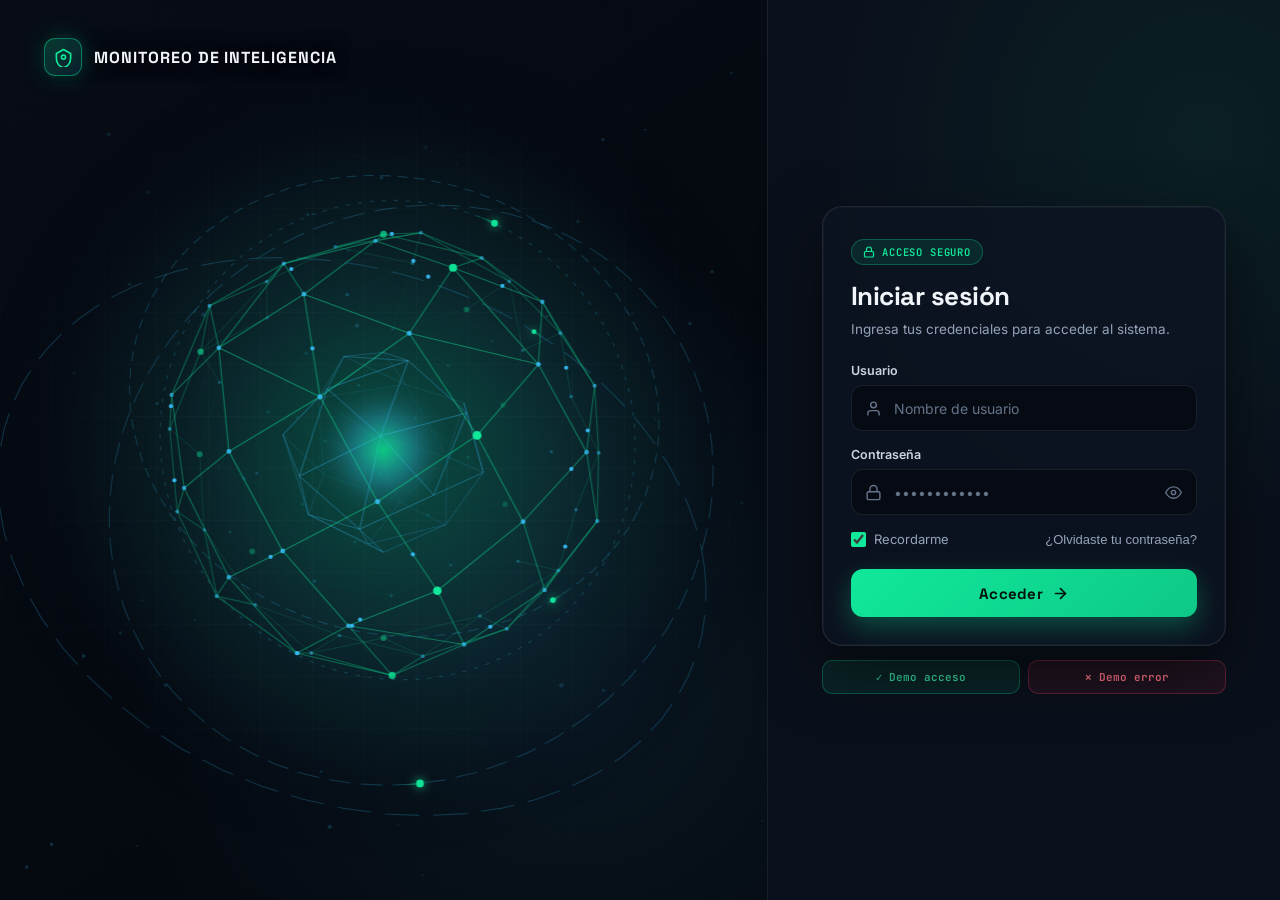
==== index.html @ 571b0d76 "feat: login split-screen con animacion 3D interactiva y destello solar dorado" ====
﻿<!DOCTYPE html>
<html lang="es">
<head>
  <meta charset="UTF-8" />
  <meta name="viewport" content="width=device-width, initial-scale=1.0" />
  <title>Acceso Seguro — Monitoreo de Inteligencia</title>
  <link rel="preconnect" href="https://fonts.googleapis.com" />
  <link rel="preconnect" href="https://fonts.gstatic.com" crossorigin />
  <link href="https://fonts.googleapis.com/css2?family=Inter:wght@400;500;600;700&family=JetBrains+Mono:wght@400;500;600;700&family=Space+Grotesk:wght@500;600;700&display=swap" rel="stylesheet" />
  <style>
    :root {
      --accent: #10e89a;
      --accent-rgb: 16, 232, 154;
      --accent-2: #38bdf8;
      --accent-2-rgb: 56, 189, 248;
      --warn: #fbbf24;
      --bg-page: #05080f;
      --bg-stage: #070c15;
      --bg-panel: #0a101b;
      --bg-card: rgba(13, 20, 33, 0.82);
      --bg-input: rgba(6, 10, 18, 0.9);
      --border: rgba(148, 163, 184, 0.14);
      --border-strong: rgba(148, 163, 184, 0.26);
      --text-main: #f1f5f9;
      --text-soft: #94a3b8;
      --text-dim: #64748b;
      --radius-lg: 20px;
      --radius-md: 12px;
    }

    body.state-success {
      --accent: #f5c542;
      --accent-rgb: 245, 197, 66;
      --accent-2: #fde078;
      --accent-2-rgb: 253, 224, 120;
      --bg-page: #0c0904;
      --bg-stage: #140f06;
      --bg-panel: #151007;
    }

    body.state-error {
      --accent: #f43f5e;
      --accent-rgb: 244, 63, 94;
      --accent-2: #fb7185;
      --accent-2-rgb: 251, 113, 133;
      --bg-page: #10060a;
      --bg-stage: #17080e;
      --bg-panel: #18080e;
    }

    * {
      box-sizing: border-box;
      margin: 0;
      padding: 0;
    }

    html, body {
      width: 100%;
      min-height: 100dvh;
      background: var(--bg-page);
      color: var(--text-main);
      font-family: 'Inter', system-ui, -apple-system, sans-serif;
      -webkit-font-smoothing: antialiased;
      overflow-x: hidden;
      transition: background-color 0.55s ease;
    }

    /* ============================================================
       SPLIT LAYOUT (LEFT: PURE 3D ANIMATION | RIGHT: CLEAN LOGIN)
    ============================================================ */
    .split-shell {
      display: grid;
      grid-template-columns: minmax(0, 1.2fr) minmax(420px, 0.8fr);
      min-height: 100dvh;
      width: 100%;
    }

    /* ---------------- LEFT VISUAL STAGE ---------------- */
    .visual-stage {
      position: relative;
      background:
        radial-gradient(circle at 50% 50%, rgba(var(--accent-rgb), 0.13) 0%, transparent 56%),
        radial-gradient(circle at 76% 78%, rgba(var(--accent-2-rgb), 0.08) 0%, transparent 50%),
        linear-gradient(145deg, var(--bg-stage) 0%, #04070d 100%);
      border-right: 1px solid var(--border);
      overflow: hidden;
      isolation: isolate;
      cursor: grab;
      user-select: none;
      transition: background 0.6s ease, border-color 0.45s ease;
    }

    .visual-stage.dragging {
      cursor: grabbing;
    }

    body.state-error .visual-stage {
      border-right-color: rgba(244, 63, 94, 0.3);
    }

    .visual-stage::before {
      content: "";
      position: absolute;
      inset: 0;
      background-image:
        linear-gradient(rgba(148, 163, 184, 0.04) 1px, transparent 1px),
        linear-gradient(90deg, rgba(148, 163, 184, 0.04) 1px, transparent 1px);
      background-size: 52px 52px;
      mask-image: radial-gradient(circle at 50% 50%, black 28%, transparent 88%);
      -webkit-mask-image: radial-gradient(circle at 50% 50%, black 28%, transparent 88%);
      pointer-events: none;
      z-index: 0;
    }

    #core-canvas {
      position: absolute;
      inset: 0;
      width: 100%;
      height: 100%;
      z-index: 1;
      display: block;
      touch-action: none;
    }

    /* Only visible UI element on the left stage */
    .brand-mark {
      position: absolute;
      top: 30px;
      left: 36px;
      z-index: 2;
      display: inline-flex;
      align-items: center;
      gap: 12px;
      pointer-events: none;
      padding: 8px 14px 8px 8px;
      border-radius: 14px;
      background: rgba(6, 10, 18, 0.45);
      backdrop-filter: blur(8px);
    }

    .brand-emblem {
      width: 38px;
      height: 38px;
      border-radius: 11px;
      background: linear-gradient(135deg, rgba(var(--accent-rgb), 0.22), rgba(var(--accent-2-rgb), 0.12));
      border: 1px solid rgba(var(--accent-rgb), 0.42);
      display: grid;
      place-items: center;
      color: var(--accent);
      box-shadow: 0 0 22px rgba(var(--accent-rgb), 0.24);
      transition: all 0.4s ease;
    }

    .brand-name {
      font-family: 'Space Grotesk', sans-serif;
      font-size: 16px;
      font-weight: 700;
      letter-spacing: 0.06em;
      color: var(--text-main);
      text-transform: uppercase;
      text-shadow: 0 2px 14px rgba(0, 0, 0, 0.7);
    }

    /* ---------------- RIGHT LOGIN PANEL ---------------- */
    .auth-panel {
      position: relative;
      background:
        radial-gradient(circle at 85% 15%, rgba(var(--accent-rgb), 0.07) 0%, transparent 45%),
        var(--bg-panel);
      display: flex;
      align-items: center;
      justify-content: center;
      padding: 32px 36px;
      transition: background 0.55s ease;
    }

    .auth-main {
      width: 100%;
      max-width: 404px;
    }

    .auth-card {
      background: var(--bg-card);
      border: 1px solid var(--border);
      border-radius: var(--radius-lg);
      padding: 32px 28px 28px;
      backdrop-filter: blur(18px);
      box-shadow:
        0 24px 60px rgba(0, 0, 0, 0.52),
        0 0 0 1px rgba(255, 255, 255, 0.03) inset;
      transition: border-color 0.4s ease, box-shadow 0.4s ease;
    }

    body.state-success .auth-card {
      position: relative;
      overflow: hidden;
      border-color: rgba(245, 197, 66, 0.48);
      box-shadow: 0 24px 60px rgba(0, 0, 0, 0.54), 0 0 56px rgba(245, 197, 66, 0.24);
    }

    body.state-success .auth-card::after {
      content: "";
      position: absolute;
      inset: -40%;
      background: linear-gradient(
        112deg,
        transparent 38%,
        rgba(255, 245, 195, 0.24) 49%,
        rgba(245, 197, 66, 0.12) 54%,
        transparent 64%
      );
      transform: translateX(-120%);
      animation: goldCardSheen 1.25s cubic-bezier(0.22, 1, 0.36, 1) forwards;
      pointer-events: none;
    }

    @keyframes goldCardSheen {
      0% { transform: translateX(-115%); opacity: 0.9; }
      100% { transform: translateX(125%); opacity: 0; }
    }

    /* Fullscreen Solar Flash Overlay on Login Success */
    .sun-flash-overlay {
      position: fixed;
      inset: 0;
      z-index: 35;
      pointer-events: none;
      opacity: 0;
      background:
        radial-gradient(circle at 30% 50%, rgba(255, 250, 220, 0.92) 0%, rgba(245, 197, 66, 0.46) 28%, rgba(217, 119, 6, 0.12) 58%, transparent 78%);
    }

    .sun-flash-overlay.flash-active {
      animation: solarBloomFlash 1.35s cubic-bezier(0.16, 1, 0.3, 1) forwards;
    }

    @keyframes solarBloomFlash {
      0% { opacity: 0; transform: scale(0.86); }
      14% { opacity: 0.78; transform: scale(1.03); }
      45% { opacity: 0.32; transform: scale(1.08); }
      100% { opacity: 0; transform: scale(1.14); }
    }

    body.state-error .auth-card {
      border-color: rgba(244, 63, 94, 0.45);
      box-shadow: 0 24px 60px rgba(0, 0, 0, 0.55), 0 0 42px rgba(244, 63, 94, 0.18);
    }

    .auth-card.shake {
      animation: cardShake 0.44s cubic-bezier(.36, .07, .19, .97) both;
    }

    @keyframes cardShake {
      10%, 90% { transform: translate3d(-3px, 0, 0); }
      20%, 80% { transform: translate3d(5px, 0, 0); }
      30%, 50%, 70% { transform: translate3d(-6px, 0, 0); }
      40%, 60% { transform: translate3d(6px, 0, 0); }
    }

    .auth-header {
      margin-bottom: 24px;
    }

    .security-badge {
      display: inline-flex;
      align-items: center;
      gap: 7px;
      padding: 5px 11px;
      border-radius: 999px;
      background: rgba(var(--accent-rgb), 0.1);
      border: 1px solid rgba(var(--accent-rgb), 0.28);
      color: var(--accent);
      font-family: 'JetBrains Mono', monospace;
      font-size: 10.5px;
      font-weight: 600;
      letter-spacing: 0.08em;
      text-transform: uppercase;
      margin-bottom: 14px;
    }

    .auth-title {
      font-family: 'Space Grotesk', sans-serif;
      font-size: 26px;
      font-weight: 700;
      letter-spacing: -0.02em;
      color: var(--text-main);
      margin-bottom: 6px;
    }

    .auth-subtitle {
      font-size: 13.5px;
      color: var(--text-soft);
      line-height: 1.5;
    }

    /* Form Controls */
    .field {
      margin-bottom: 16px;
    }

    .field-header {
      display: flex;
      justify-content: space-between;
      align-items: center;
      margin-bottom: 7px;
    }

    .field-label {
      font-size: 12.5px;
      font-weight: 600;
      color: #cbd5e1;
    }

    .caps-hint {
      font-family: 'JetBrains Mono', monospace;
      font-size: 10px;
      color: var(--warn);
      display: none;
    }

    .caps-hint.visible {
      display: inline-block;
    }

    .input-box {
      position: relative;
      display: flex;
      align-items: center;
    }

    .input-icon {
      position: absolute;
      left: 14px;
      width: 17px;
      height: 17px;
      color: var(--text-dim);
      pointer-events: none;
      transition: color 0.2s ease;
    }

    .text-input {
      width: 100%;
      height: 46px;
      padding: 0 42px 0 42px;
      border-radius: var(--radius-md);
      border: 1px solid var(--border);
      background: var(--bg-input);
      color: var(--text-main);
      font-family: 'Inter', sans-serif;
      font-size: 14px;
      outline: none;
      transition: border-color 0.2s ease, box-shadow 0.2s ease, background-color 0.2s ease;
    }

    .text-input::placeholder {
      color: var(--text-dim);
    }

    .text-input:hover {
      border-color: var(--border-strong);
    }

    .text-input:focus {
      border-color: rgba(var(--accent-rgb), 0.78);
      background: rgba(8, 14, 24, 0.96);
      box-shadow: 0 0 0 3.5px rgba(var(--accent-rgb), 0.14);
    }

    .text-input[aria-invalid="true"] {
      border-color: rgba(244, 63, 94, 0.75);
      box-shadow: 0 0 0 3px rgba(244, 63, 94, 0.14);
    }

    .input-box:focus-within .input-icon {
      color: var(--accent);
    }

    .field-error {
      display: none;
      margin-top: 6px;
      font-size: 11.5px;
      color: #fda4af;
      font-family: 'JetBrains Mono', monospace;
    }

    .field-error.visible {
      display: block;
    }

    .toggle-pass {
      position: absolute;
      right: 8px;
      width: 32px;
      height: 32px;
      border-radius: 8px;
      border: none;
      background: transparent;
      color: var(--text-dim);
      cursor: pointer;
      display: grid;
      place-items: center;
      transition: color 0.2s ease, background-color 0.2s ease;
    }

    .toggle-pass:hover,
    .toggle-pass:focus-visible {
      color: var(--text-main);
      background: rgba(255, 255, 255, 0.08);
      outline: none;
    }

    .form-row {
      display: flex;
      align-items: center;
      justify-content: space-between;
      gap: 10px;
      margin: 4px 0 22px;
      font-size: 13px;
    }

    .remember-check {
      display: inline-flex;
      align-items: center;
      gap: 8px;
      color: var(--text-soft);
      cursor: pointer;
      user-select: none;
    }

    .remember-check input {
      accent-color: var(--accent);
      width: 15px;
      height: 15px;
      cursor: pointer;
    }

    .text-link {
      background: none;
      border: none;
      color: var(--text-soft);
      font-size: 13px;
      font-weight: 500;
      cursor: pointer;
      transition: color 0.2s ease;
    }

    .text-link:hover,
    .text-link:focus-visible {
      color: var(--accent);
      outline: none;
      text-decoration: underline;
    }

    .btn-primary {
      width: 100%;
      height: 48px;
      border: none;
      border-radius: var(--radius-md);
      background: linear-gradient(135deg, var(--accent) 0%, #0ec986 100%);
      color: #03130d;
      font-family: 'Space Grotesk', sans-serif;
      font-size: 15px;
      font-weight: 700;
      letter-spacing: 0.02em;
      cursor: pointer;
      display: inline-flex;
      align-items: center;
      justify-content: center;
      gap: 9px;
      box-shadow: 0 10px 26px rgba(var(--accent-rgb), 0.28);
      transition: transform 0.16s ease, box-shadow 0.2s ease, filter 0.2s ease;
    }

    .btn-primary:hover:not(:disabled) {
      transform: translateY(-1px);
      filter: brightness(1.06);
      box-shadow: 0 14px 32px rgba(var(--accent-rgb), 0.38);
    }

    .btn-primary:active:not(:disabled) {
      transform: translateY(1px);
    }

    .btn-primary:disabled {
      opacity: 0.52;
      cursor: not-allowed;
      transform: none;
    }

    body.state-success .btn-primary {
      background: linear-gradient(135deg, #f7d060 0%, #d99b1e 100%);
      color: #1a1102;
    }

    body.state-error .btn-primary {
      background: linear-gradient(135deg, #f43f5e 0%, #e11d48 100%);
      color: #ffffff;
    }

    .btn-ghost {
      width: 100%;
      height: 44px;
      border-radius: var(--radius-md);
      border: 1px solid var(--border-strong);
      background: rgba(255, 255, 255, 0.03);
      color: var(--text-main);
      font-family: 'Space Grotesk', sans-serif;
      font-size: 14px;
      font-weight: 600;
      cursor: pointer;
      display: inline-flex;
      align-items: center;
      justify-content: center;
      gap: 8px;
      transition: all 0.2s ease;
    }

    .btn-ghost:hover:not(:disabled) {
      border-color: rgba(var(--accent-rgb), 0.55);
      background: rgba(var(--accent-rgb), 0.08);
      color: var(--accent);
    }

    /* Views */
    .panel-view {
      display: none;
      animation: viewIn 0.28s ease forwards;
    }

    .panel-view.active {
      display: block;
    }

    @keyframes viewIn {
      from { opacity: 0; transform: translateY(6px); }
      to { opacity: 1; transform: translateY(0); }
    }

    /* OTP View */
    .otp-demo-hint {
      display: flex;
      align-items: center;
      justify-content: space-between;
      gap: 10px;
      padding: 9px 12px;
      border-radius: 10px;
      background: rgba(var(--accent-2-rgb), 0.09);
      border: 1px solid rgba(var(--accent-2-rgb), 0.28);
      font-family: 'JetBrains Mono', monospace;
      font-size: 11px;
      color: #bae6fd;
      margin-bottom: 16px;
    }

    .otp-demo-hint strong {
      color: #ffffff;
      letter-spacing: 0.14em;
    }

    .otp-autofill-btn {
      background: rgba(var(--accent-2-rgb), 0.18);
      border: 1px solid rgba(var(--accent-2-rgb), 0.42);
      color: #e0f2fe;
      padding: 4px 8px;
      border-radius: 6px;
      font-family: 'JetBrains Mono', monospace;
      font-size: 10px;
      cursor: pointer;
    }

    .otp-input {
      width: 100%;
      height: 52px;
      text-align: center;
      font-family: 'JetBrains Mono', monospace;
      font-size: 22px;
      font-weight: 700;
      letter-spacing: 0.42em;
      padding: 0 14px;
      border-radius: var(--radius-md);
      border: 1px solid var(--border-strong);
      background: var(--bg-input);
      color: var(--text-main);
      outline: none;
      transition: border-color 0.2s ease, box-shadow 0.2s ease;
    }

    .otp-input:focus {
      border-color: rgba(var(--accent-rgb), 0.85);
      box-shadow: 0 0 0 3.5px rgba(var(--accent-rgb), 0.16);
    }

    .otp-actions {
      display: flex;
      justify-content: space-between;
      align-items: center;
      margin: 12px 0 18px;
      font-size: 12px;
    }

    /* Loading View */
    .loading-box {
      text-align: center;
      padding: 18px 4px 10px;
    }

    .spinner-orbit {
      width: 64px;
      height: 64px;
      margin: 0 auto 18px;
      border-radius: 50%;
      border: 2.5px solid rgba(var(--accent-rgb), 0.16);
      border-top-color: var(--accent);
      border-right-color: var(--accent-2);
      display: grid;
      place-items: center;
      animation: spin 0.9s linear infinite;
      box-shadow: 0 0 28px rgba(var(--accent-rgb), 0.24);
    }

    .spinner-orbit svg {
      animation: spinReverse 0.9s linear infinite;
    }

    @keyframes spin { to { transform: rotate(360deg); } }
    @keyframes spinReverse { to { transform: rotate(-360deg); } }

    .progress-bar {
      width: 100%;
      height: 6px;
      border-radius: 999px;
      background: rgba(255, 255, 255, 0.06);
      overflow: hidden;
      margin-top: 18px;
    }

    .progress-fill {
      height: 100%;
      width: 0%;
      background: linear-gradient(90deg, var(--accent-2), var(--accent));
      transition: width 0.16s ease;
    }

    /* Result Views */
    .result-box {
      text-align: center;
      padding: 6px 0;
    }

    .status-icon-wrap {
      width: 62px;
      height: 62px;
      border-radius: 17px;
      margin: 0 auto 16px;
      display: grid;
      place-items: center;
      background: rgba(var(--accent-rgb), 0.14);
      border: 1px solid rgba(var(--accent-rgb), 0.42);
      color: var(--accent);
      box-shadow: 0 0 32px rgba(var(--accent-rgb), 0.24);
    }

    .result-title {
      font-family: 'Space Grotesk', sans-serif;
      font-size: 22px;
      font-weight: 700;
      color: var(--text-main);
      margin-bottom: 8px;
    }

    .result-desc {
      font-size: 13.5px;
      color: var(--text-soft);
      line-height: 1.5;
      margin-bottom: 20px;
    }

    .btn-stack {
      display: grid;
      gap: 10px;
    }

    /* Subtle Demo Triggers */
    .demo-strip {
      margin-top: 14px;
      display: grid;
      grid-template-columns: 1fr 1fr;
      gap: 8px;
    }

    .demo-btn {
      padding: 9px 10px;
      border-radius: 10px;
      font-family: 'JetBrains Mono', monospace;
      font-size: 11px;
      font-weight: 600;
      cursor: pointer;
      border: 1px solid transparent;
      transition: all 0.2s ease;
    }

    .demo-btn.ok {
      background: rgba(16, 232, 154, 0.09);
      border-color: rgba(16, 232, 154, 0.28);
      color: #34d399;
    }

    .demo-btn.ok:hover {
      background: rgba(16, 232, 154, 0.18);
    }

    .demo-btn.fail {
      background: rgba(244, 63, 94, 0.09);
      border-color: rgba(244, 63, 94, 0.3);
      color: #fb7185;
    }

    .demo-btn.fail:hover {
      background: rgba(244, 63, 94, 0.18);
    }

    /* Modals */
    .modal-backdrop {
      position: fixed;
      inset: 0;
      z-index: 40;
      background: rgba(3, 6, 12, 0.82);
      backdrop-filter: blur(10px);
      display: none;
      align-items: center;
      justify-content: center;
      padding: 20px;
    }

    .modal-backdrop.open {
      display: flex;
      animation: viewIn 0.2s ease;
    }

    .modal-card {
      width: 100%;
      max-width: 420px;
      max-height: calc(100dvh - 40px);
      overflow-y: auto;
      background: #0d1523;
      border: 1px solid rgba(var(--accent-rgb), 0.35);
      border-radius: 18px;
      padding: 24px;
      box-shadow: 0 28px 70px rgba(0, 0, 0, 0.72);
    }

    .modal-head {
      display: flex;
      align-items: center;
      justify-content: space-between;
      margin-bottom: 12px;
    }

    .modal-title {
      font-family: 'Space Grotesk', sans-serif;
      font-size: 18px;
      font-weight: 700;
      color: var(--text-main);
    }

    .modal-close {
      width: 32px;
      height: 32px;
      border-radius: 9px;
      border: 1px solid var(--border);
      background: rgba(255, 255, 255, 0.04);
      color: var(--text-soft);
      cursor: pointer;
      font-size: 15px;
      display: grid;
      place-items: center;
    }

    .modal-close:hover,
    .modal-close:focus-visible {
      color: var(--accent);
      border-color: rgba(var(--accent-rgb), 0.5);
      outline: none;
    }

    /* Toast */
    .toast {
      position: fixed;
      bottom: 20px;
      right: 22px;
      z-index: 50;
      background: #0f172a;
      border: 1px solid rgba(var(--accent-rgb), 0.5);
      color: var(--text-main);
      padding: 11px 16px;
      border-radius: 12px;
      font-family: 'JetBrains Mono', monospace;
      font-size: 12px;
      box-shadow: 0 16px 36px rgba(0, 0, 0, 0.6);
      transform: translateY(20px);
      opacity: 0;
      pointer-events: none;
      transition: transform 0.25s ease, opacity 0.25s ease;
    }

    .toast.show {
      transform: translateY(0);
      opacity: 1;
    }

    /* Responsive */
    @media (max-width: 960px) {
      .split-shell {
        grid-template-columns: 1fr;
        min-height: auto;
      }
      .visual-stage {
        min-height: 360px;
        border-right: none;
        border-bottom: 1px solid var(--border);
      }
      .brand-mark {
        top: 20px;
        left: 20px;
      }
      .auth-panel {
        padding: 28px 20px 34px;
      }
    }

    @media (max-width: 520px) {
      .visual-stage {
        min-height: 300px;
      }
      .auth-card {
        padding: 24px 20px;
      }
      .demo-strip {
        grid-template-columns: 1fr;
      }
      .toast {
        left: 16px;
        right: 16px;
        bottom: 14px;
      }
    }

    @media (prefers-reduced-motion: reduce) {
      *, *::before, *::after {
        animation-duration: 0.01ms !important;
        animation-iteration-count: 1 !important;
        transition-duration: 0.01ms !important;
      }
    }
  </style>
</head>
<body>
  <div class="sun-flash-overlay" id="sun-flash-overlay" aria-hidden="true"></div>
  <div class="split-shell">
    <!-- ============================================================
         LEFT SIDE: PURE INTERACTIVE 3D ANIMATION + BRAND TITLE ONLY
    ============================================================ -->
    <aside class="visual-stage" id="visual-stage" aria-label="Animación 3D interactiva de Monitoreo de Inteligencia">
      <canvas id="core-canvas"></canvas>

      <div class="brand-mark">
        <div class="brand-emblem" aria-hidden="true">
          <svg width="19" height="19" viewBox="0 0 24 24" fill="none" stroke="currentColor" stroke-width="2.1" stroke-linecap="round" stroke-linejoin="round">
            <path d="M12 2L3 7v6c0 5.5 3.8 10.4 9 12 5.2-1.6 9-6.5 9-12V7l-9-5z"/>
            <circle cx="12" cy="11.5" r="2.6"/>
          </svg>
        </div>
        <span class="brand-name">Monitoreo de Inteligencia</span>
      </div>
    </aside>

    <!-- ============================================================
         RIGHT SIDE: CLEAN MINIMALIST LOGIN
    ============================================================ -->
    <main class="auth-panel">
      <section class="auth-main" aria-label="Inicio de sesión">
        <div class="auth-card" id="auth-card">

          <!-- VIEW 1: LOGIN FORM -->
          <div class="panel-view active" id="view-login">
            <div class="auth-header">
              <div class="security-badge">
                <svg width="12" height="12" viewBox="0 0 24 24" fill="none" stroke="currentColor" stroke-width="2.4" aria-hidden="true">
                  <rect x="3" y="11" width="18" height="11" rx="2"/>
                  <path d="M7 11V7a5 5 0 0 1 10 0v4"/>
                </svg>
                <span>Acceso Seguro</span>
              </div>
              <h1 class="auth-title">Iniciar sesión</h1>
              <p class="auth-subtitle">Ingresa tus credenciales para acceder al sistema.</p>
            </div>

            <form id="login-form" novalidate>
              <div class="field">
                <div class="field-header">
                  <label class="field-label" for="input-user">Usuario</label>
                </div>
                <div class="input-box">
                  <svg class="input-icon" viewBox="0 0 24 24" fill="none" stroke="currentColor" stroke-width="2" stroke-linecap="round" stroke-linejoin="round" aria-hidden="true">
                    <path d="M20 21v-2a4 4 0 0 0-4-4H8a4 4 0 0 0-4 4v2"/>
                    <circle cx="12" cy="7" r="4"/>
                  </svg>
                  <input
                    type="text"
                    id="input-user"
                    class="text-input"
                    placeholder="Nombre de usuario"
                    autocomplete="username"
                    aria-describedby="err-user"
                    aria-invalid="false"
                    required
                  />
                </div>
                <p class="field-error" id="err-user" role="alert"></p>
              </div>

              <div class="field">
                <div class="field-header">
                  <label class="field-label" for="input-pass">Contraseña</label>
                  <span class="caps-hint" id="caps-hint" role="status">BLOQ MAYÚS</span>
                </div>
                <div class="input-box">
                  <svg class="input-icon" viewBox="0 0 24 24" fill="none" stroke="currentColor" stroke-width="2" stroke-linecap="round" stroke-linejoin="round" aria-hidden="true">
                    <rect x="3" y="11" width="18" height="11" rx="2"/>
                    <path d="M7 11V7a5 5 0 0 1 10 0v4"/>
                  </svg>
                  <input
                    type="password"
                    id="input-pass"
                    class="text-input"
                    placeholder="••••••••••••"
                    autocomplete="current-password"
                    aria-describedby="err-pass"
                    aria-invalid="false"
                    required
                  />
                  <button type="button" class="toggle-pass" id="btn-toggle-pass" aria-label="Mostrar contraseña" aria-pressed="false">
                    <svg id="eye-icon" width="17" height="17" viewBox="0 0 24 24" fill="none" stroke="currentColor" stroke-width="2" stroke-linecap="round" stroke-linejoin="round" aria-hidden="true">
                      <path d="M1 12s4-8 11-8 11 8 11 8-4 8-11 8-11-8-11-8z"/>
                      <circle cx="12" cy="12" r="3"/>
                    </svg>
                  </button>
                </div>
                <p class="field-error" id="err-pass" role="alert"></p>
              </div>

              <div class="form-row">
                <label class="remember-check">
                  <input type="checkbox" id="chk-remember" checked />
                  <span>Recordarme</span>
                </label>
                <button type="button" class="text-link" id="btn-forgot">¿Olvidaste tu contraseña?</button>
              </div>

              <button type="submit" class="btn-primary" id="btn-submit">
                <span>Acceder</span>
                <svg width="17" height="17" viewBox="0 0 24 24" fill="none" stroke="currentColor" stroke-width="2.4" stroke-linecap="round" stroke-linejoin="round" aria-hidden="true">
                  <line x1="5" y1="12" x2="19" y2="12"/>
                  <polyline points="12 5 19 12 12 19"/>
                </svg>
              </button>
            </form>
          </div>

          <!-- VIEW 2: AUTHENTICATING -->
          <div class="panel-view" id="view-loading" aria-live="polite">
            <div class="loading-box">
              <div class="spinner-orbit" aria-hidden="true">
                <svg width="24" height="24" viewBox="0 0 24 24" fill="none" stroke="var(--accent)" stroke-width="2">
                  <path d="M12 22s8-4 8-10V5l-8-3-8 3v7c0 6 8 10 8 10z"/>
                </svg>
              </div>
              <h2 class="result-title">Verificando...</h2>
              <p class="result-desc" id="loading-step-text">Validando credenciales de acceso</p>
              <div class="progress-bar" role="progressbar" aria-valuemin="0" aria-valuemax="100" aria-valuenow="0" id="progress-bar">
                <div class="progress-fill" id="auth-progress"></div>
              </div>
            </div>
          </div>

          <!-- VIEW 3: 2FA OTP -->
          <div class="panel-view" id="view-otp" aria-live="polite">
            <div class="auth-header">
              <div class="security-badge">Verificación 2FA</div>
              <h2 class="auth-title">Código de seguridad</h2>
              <p class="auth-subtitle">Ingresa el código de 6 dígitos para <strong id="otp-user-label">admin</strong>.</p>
            </div>

            <div class="otp-demo-hint">
              <span>DEMO OTP: <strong id="otp-demo-code">482910</strong></span>
              <button type="button" class="otp-autofill-btn" id="btn-otp-fill">Autocompletar</button>
            </div>

            <form id="otp-form" novalidate>
              <div class="field">
                <label class="field-label" for="input-otp" style="display:block;margin-bottom:7px;">Código OTP</label>
                <input
                  type="text"
                  id="input-otp"
                  class="otp-input"
                  inputmode="numeric"
                  autocomplete="one-time-code"
                  maxlength="6"
                  placeholder="000000"
                  aria-describedby="err-otp"
                  aria-invalid="false"
                  required
                />
                <p class="field-error" id="err-otp" role="alert"></p>
              </div>

              <div class="otp-actions">
                <button type="button" class="text-link" id="btn-otp-resend">Reenviar código</button>
                <button type="button" class="text-link" id="btn-otp-cancel">Volver</button>
              </div>

              <button type="submit" class="btn-primary">Verificar y entrar</button>
            </form>
          </div>

          <!-- VIEW 4: SUCCESS -->
          <div class="panel-view" id="view-success" aria-live="polite">
            <div class="result-box">
              <div class="status-icon-wrap" aria-hidden="true">
                <svg width="28" height="28" viewBox="0 0 24 24" fill="none" stroke="currentColor" stroke-width="2.6" stroke-linecap="round" stroke-linejoin="round">
                  <polyline points="20 6 9 17 4 12"/>
                </svg>
              </div>
              <div class="security-badge">Acceso concedido</div>
              <h2 class="result-title">Bienvenido, <span id="meta-user">Admin</span></h2>
              <p class="result-desc">Tu sesión ha sido verificada correctamente.</p>
              <div class="btn-stack">
                <button type="button" class="btn-primary" id="btn-logout">Cerrar sesión</button>
              </div>
            </div>
          </div>

          <!-- VIEW 5: ERROR -->
          <div class="panel-view" id="view-error" role="alert" aria-live="assertive">
            <div class="result-box">
              <div class="status-icon-wrap" aria-hidden="true">
                <svg width="28" height="28" viewBox="0 0 24 24" fill="none" stroke="currentColor" stroke-width="2.5" stroke-linecap="round" stroke-linejoin="round">
                  <circle cx="12" cy="12" r="10"/>
                  <line x1="15" y1="9" x2="9" y2="15"/>
                  <line x1="9" y1="9" x2="15" y2="15"/>
                </svg>
              </div>
              <div class="security-badge">Acceso denegado</div>
              <h2 class="result-title">Credenciales inválidas</h2>
              <p class="result-desc" id="error-detail-msg">Verifica tu usuario y contraseña e inténtalo de nuevo.</p>
              <div class="btn-stack">
                <button type="button" class="btn-primary" id="btn-retry">Reintentar</button>
              </div>
            </div>
          </div>
        </div>

        <!-- Compact Demo Triggers -->
        <div class="demo-strip" aria-label="Pruebas rápidas en modo demo">
          <button type="button" class="demo-btn ok" id="btn-demo-ok">✓ Demo acceso</button>
          <button type="button" class="demo-btn fail" id="btn-demo-fail">✕ Demo error</button>
        </div>
      </section>
    </main>
  </div>

  <!-- Password Recovery Modal -->
  <div class="modal-backdrop" id="modal-recovery" role="dialog" aria-modal="true" aria-labelledby="recovery-title" aria-hidden="true">
    <div class="modal-card">
      <div class="modal-head">
        <h3 class="modal-title" id="recovery-title">Recuperar acceso</h3>
        <button type="button" class="modal-close" data-close-modal="modal-recovery" aria-label="Cerrar ventana">✕</button>
      </div>
      <p style="font-size:13.5px;color:var(--text-soft);line-height:1.5;margin-bottom:16px;">
        Ingresa tu correo corporativo o usuario para recibir un enlace de recuperación.
      </p>
      <form id="recovery-form" novalidate>
        <div class="field">
          <label class="field-label" for="input-recovery-email" style="display:block;margin-bottom:7px;">Correo o usuario</label>
          <input type="text" id="input-recovery-email" class="text-input" style="padding-left:14px;" placeholder="operador@monitoreo.com" aria-describedby="err-recovery" required />
          <p class="field-error" id="err-recovery" role="alert"></p>
        </div>
        <button type="submit" class="btn-primary">Enviar solicitud</button>
      </form>
    </div>
  </div>

  <div class="toast" id="toast" role="status" aria-live="polite"></div>

  <script>
    (function () {
      'use strict';

      // ==========================================================
      // 1. STATE & DEMO ACCOUNTS
      // ==========================================================
      const DEMO_ACCOUNTS = {
        admin: ['Monitor2026!', 'Cyber2026!'],
        operador: ['Seguro2026!']
      };

      const state = {
        mode: 'normal', // 'normal' | 'loading' | 'otp' | 'success' | 'error'
        authInFlight: false,
        authTimer: null,
        failedAttempts: 0,
        lockoutRemaining: 0,
        lockoutTimer: null,
        pendingUser: '',
        activeOtp: '',
        otpAttempts: 0,
        otpResendCooldown: 0,
        otpCooldownTimer: null,
        typingBoost: 0,
        shockwave: 0,
        errorPulse: 0,
        sunFlash: 0
      };

      // ==========================================================
      // 2. DOM REFERENCES
      // ==========================================================
      const body = document.body;
      const authCard = document.getElementById('auth-card');
      const views = {
        login: document.getElementById('view-login'),
        loading: document.getElementById('view-loading'),
        otp: document.getElementById('view-otp'),
        success: document.getElementById('view-success'),
        error: document.getElementById('view-error')
      };

      const loginForm = document.getElementById('login-form');
      const inputUser = document.getElementById('input-user');
      const inputPass = document.getElementById('input-pass');
      const errUser = document.getElementById('err-user');
      const errPass = document.getElementById('err-pass');
      const capsHint = document.getElementById('caps-hint');
      const chkRemember = document.getElementById('chk-remember');
      const btnTogglePass = document.getElementById('btn-toggle-pass');
      const eyeIcon = document.getElementById('eye-icon');
      const btnSubmit = document.getElementById('btn-submit');
      const btnForgot = document.getElementById('btn-forgot');

      const otpForm = document.getElementById('otp-form');
      const inputOtp = document.getElementById('input-otp');
      const errOtp = document.getElementById('err-otp');
      const otpUserLabel = document.getElementById('otp-user-label');
      const otpDemoCode = document.getElementById('otp-demo-code');
      const btnOtpFill = document.getElementById('btn-otp-fill');
      const btnOtpResend = document.getElementById('btn-otp-resend');
      const btnOtpCancel = document.getElementById('btn-otp-cancel');

      const btnDemoOk = document.getElementById('btn-demo-ok');
      const btnDemoFail = document.getElementById('btn-demo-fail');
      const btnRetry = document.getElementById('btn-retry');
      const btnLogout = document.getElementById('btn-logout');

      const loadingStepText = document.getElementById('loading-step-text');
      const authProgress = document.getElementById('auth-progress');
      const progressBar = document.getElementById('progress-bar');
      const metaUser = document.getElementById('meta-user');
      const errorDetailMsg = document.getElementById('error-detail-msg');

      const modalRecovery = document.getElementById('modal-recovery');
      const recoveryForm = document.getElementById('recovery-form');
      const inputRecoveryEmail = document.getElementById('input-recovery-email');
      const errRecovery = document.getElementById('err-recovery');

      const toastEl = document.getElementById('toast');
      const sunFlashOverlay = document.getElementById('sun-flash-overlay');
      let toastTimer = null;

      // ==========================================================
      // 3. UI HELPERS
      // ==========================================================
      function showToast(message) {
        toastEl.textContent = message;
        toastEl.classList.add('show');
        clearTimeout(toastTimer);
        toastTimer = setTimeout(() => toastEl.classList.remove('show'), 2600);
      }

      function setFieldError(inputEl, errorEl, message) {
        if (message) {
          inputEl.setAttribute('aria-invalid', 'true');
          errorEl.textContent = message;
          errorEl.classList.add('visible');
        } else {
          inputEl.setAttribute('aria-invalid', 'false');
          errorEl.textContent = '';
          errorEl.classList.remove('visible');
        }
      }

      function switchView(name) {
        Object.values(views).forEach((v) => v.classList.remove('active'));
        views[name].classList.add('active');
      }

      function setThemeState(mode) {
        state.mode = mode;
        body.classList.remove('state-success', 'state-error');
        if (mode === 'success') body.classList.add('state-success');
        else if (mode === 'error') body.classList.add('state-error');
        requestStaticRedraw();
      }

      try {
        const savedUser = localStorage.getItem('monitor_login_user');
        if (savedUser) inputUser.value = savedUser;
      } catch (e) {}

      // ==========================================================
      // 4. ACCESSIBLE MODAL (ESC + FOCUS TRAP + RESTORE)
      // ==========================================================
      let activeModal = null;
      let lastTriggerEl = null;

      function getFocusable(container) {
        return Array.from(
          container.querySelectorAll('button:not([disabled]), input:not([disabled]), [tabindex]:not([tabindex="-1"])')
        );
      }

      function openModal(modalEl, triggerEl) {
        activeModal = modalEl;
        lastTriggerEl = triggerEl || document.activeElement;
        modalEl.classList.add('open');
        modalEl.setAttribute('aria-hidden', 'false');
        const focusables = getFocusable(modalEl);
        if (focusables.length) focusables[0].focus();
      }

      function closeModal(modalEl) {
        if (!modalEl) return;
        modalEl.classList.remove('open');
        modalEl.setAttribute('aria-hidden', 'true');
        if (activeModal === modalEl) activeModal = null;
        if (lastTriggerEl && typeof lastTriggerEl.focus === 'function') {
          lastTriggerEl.focus();
          lastTriggerEl = null;
        }
      }

      document.addEventListener('keydown', (e) => {
        if (!activeModal) return;
        if (e.key === 'Escape') {
          e.preventDefault();
          closeModal(activeModal);
          return;
        }
        if (e.key === 'Tab') {
          const focusables = getFocusable(activeModal);
          if (!focusables.length) return;
          const first = focusables[0];
          const last = focusables[focusables.length - 1];
          if (e.shiftKey && document.activeElement === first) {
            e.preventDefault();
            last.focus();
          } else if (!e.shiftKey && document.activeElement === last) {
            e.preventDefault();
            first.focus();
          }
        }
      });

      document.querySelectorAll('[data-close-modal]').forEach((btn) => {
        btn.addEventListener('click', () => closeModal(document.getElementById(btn.getAttribute('data-close-modal'))));
      });
      modalRecovery.addEventListener('click', (e) => {
        if (e.target === modalRecovery) closeModal(modalRecovery);
      });

      // ==========================================================
      // 5. AUTHENTICATION, 2FA OTP & LOCKOUT SYNC
      // ==========================================================
      function triggerShake() {
        authCard.classList.remove('shake');
        void authCard.offsetWidth;
        authCard.classList.add('shake');
      }

      function cancelInFlightAuth() {
        clearInterval(state.authTimer);
        state.authTimer = null;
        state.authInFlight = false;
        btnSubmit.disabled = false;
      }

      function clearLockoutState(resetAttempts) {
        clearInterval(state.lockoutTimer);
        state.lockoutTimer = null;
        state.lockoutRemaining = 0;
        if (resetAttempts) state.failedAttempts = 0;
        btnRetry.disabled = false;
        btnRetry.textContent = 'Reintentar';
      }

      function generateOtp() {
        return String(Math.floor(100000 + Math.random() * 900000));
      }

      function startOtpCooldown(seconds) {
        clearInterval(state.otpCooldownTimer);
        state.otpResendCooldown = seconds;
        btnOtpResend.disabled = true;
        btnOtpResend.textContent = `Reenviar (${seconds}s)`;

        state.otpCooldownTimer = setInterval(() => {
          state.otpResendCooldown -= 1;
          if (state.otpResendCooldown <= 0) {
            clearInterval(state.otpCooldownTimer);
            btnOtpResend.disabled = false;
            btnOtpResend.textContent = 'Reenviar código';
          } else {
            btnOtpResend.textContent = `Reenviar (${state.otpResendCooldown}s)`;
          }
        }, 1000);
      }

      function enterOtpStep(username) {
        state.pendingUser = username;
        state.otpAttempts = 0;
        state.activeOtp = generateOtp();
        otpUserLabel.textContent = username;
        otpDemoCode.textContent = state.activeOtp;
        inputOtp.value = '';
        setFieldError(inputOtp, errOtp, '');
        setThemeState('otp');
        switchView('otp');
        startOtpCooldown(15);
        inputOtp.focus();
      }

      function runAuthentication(username, password) {
        if (state.authInFlight) return;
        if (state.lockoutRemaining > 0) {
          showToast(`Bloqueo temporal (${state.lockoutRemaining}s).`);
          return;
        }

        const cleanUser = username.trim();
        setFieldError(inputUser, errUser, '');
        setFieldError(inputPass, errPass, '');

        let firstInvalid = null;
        if (!cleanUser) {
          setFieldError(inputUser, errUser, 'Ingresa tu usuario.');
          firstInvalid = inputUser;
        }
        if (!password) {
          setFieldError(inputPass, errPass, 'Ingresa tu contraseña.');
          if (!firstInvalid) firstInvalid = inputPass;
        }
        if (firstInvalid) {
          triggerShake();
          firstInvalid.focus();
          return;
        }

        state.authInFlight = true;
        btnSubmit.disabled = true;
        setThemeState('loading');
        switchView('loading');
        authProgress.style.width = '18%';
        progressBar.setAttribute('aria-valuenow', '18');
        loadingStepText.textContent = 'Validando credenciales...';

        const steps = [
          { pct: 55, msg: 'Verificando identidad...' },
          { pct: 92, msg: 'Preparando verificación 2FA...' }
        ];
        let idx = 0;
        clearInterval(state.authTimer);
        state.authTimer = setInterval(() => {
          if (idx < steps.length) {
            authProgress.style.width = steps[idx].pct + '%';
            progressBar.setAttribute('aria-valuenow', String(steps[idx].pct));
            loadingStepText.textContent = steps[idx].msg;
            idx++;
          } else {
            cancelInFlightAuth();
            evaluateCredentials(cleanUser, password);
          }
        }, 280);
      }

      function evaluateCredentials(user, pass) {
        const allowed = DEMO_ACCOUNTS[user.toLowerCase()];
        const isValid = Array.isArray(allowed) && allowed.includes(pass);

        if (isValid) {
          clearLockoutState(true);
          try {
            if (chkRemember.checked) localStorage.setItem('monitor_login_user', user);
            else localStorage.removeItem('monitor_login_user');
          } catch (e) {}
          enterOtpStep(user);
        } else {
          registerFailure('Contraseña');
        }
      }

      function registerFailure(method) {
        state.failedAttempts += 1;
        setThemeState('error');
        state.shockwave = 1;
        state.errorPulse = 1;
        switchView('error');
        triggerShake();

        if (state.failedAttempts >= 3) {
          startLockoutCountdown(10);
        } else {
          errorDetailMsg.textContent = `${method} incorrecta (${state.failedAttempts}/3 intentos).`;
          btnRetry.disabled = false;
          btnRetry.textContent = 'Reintentar';
        }
      }

      function startLockoutCountdown(seconds) {
        clearInterval(state.lockoutTimer);
        state.lockoutRemaining = seconds;
        btnRetry.disabled = true;
        errorDetailMsg.textContent = `Demasiados intentos fallidos. Espera ${seconds} segundos.`;
        btnRetry.textContent = `Espera ${seconds}s...`;

        state.lockoutTimer = setInterval(() => {
          state.lockoutRemaining -= 1;
          if (state.lockoutRemaining <= 0) {
            clearLockoutState(true);
            errorDetailMsg.textContent = 'Bloqueo liberado. Ya puedes intentar nuevamente.';
          } else {
            btnRetry.textContent = `Espera ${state.lockoutRemaining}s...`;
          }
        }, 1000);
      }

      function completeLoginSuccess() {
        clearInterval(state.otpCooldownTimer);
        setThemeState('success');
        if (!prefersReducedMotion) {
          state.shockwave = 1;
          state.sunFlash = 1;
          triggerSolarEntryBurst();
          spawnBurstPackets(24);
          sunFlashOverlay.classList.remove('flash-active');
          void sunFlashOverlay.offsetWidth;
          sunFlashOverlay.classList.add('flash-active');
        }
        metaUser.textContent = state.pendingUser;
        switchView('success');
      }

      function resetToLogin(resetAttempts) {
        cancelInFlightAuth();
        clearInterval(state.otpCooldownTimer);
        if (resetAttempts) clearLockoutState(true);
        state.sunFlash = 0;
        state.shockwave = 0;
        solarWaves.length = 0;
        solarSparks.length = 0;
        sunFlashOverlay.classList.remove('flash-active');
        setThemeState('normal');
        switchView('login');
        inputPass.value = '';
        setFieldError(inputUser, errUser, '');
        setFieldError(inputPass, errPass, '');
        inputPass.focus();
      }

      // ==========================================================
      // 6. FORM LISTENERS
      // ==========================================================
      loginForm.addEventListener('submit', (e) => {
        e.preventDefault();
        runAuthentication(inputUser.value, inputPass.value);
      });

      const onType = () => {
        state.typingBoost = Math.min(1, state.typingBoost + 0.36);
      };
      inputUser.addEventListener('input', () => { setFieldError(inputUser, errUser, ''); onType(); });
      inputPass.addEventListener('input', () => { setFieldError(inputPass, errPass, ''); onType(); });
      inputPass.addEventListener('keyup', (e) => {
        capsHint.classList.toggle('visible', Boolean(e.getModifierState && e.getModifierState('CapsLock')));
      });

      btnTogglePass.addEventListener('click', () => {
        const show = inputPass.type === 'password';
        inputPass.type = show ? 'text' : 'password';
        btnTogglePass.setAttribute('aria-pressed', String(show));
        btnTogglePass.setAttribute('aria-label', show ? 'Ocultar contraseña' : 'Mostrar contraseña');
        eyeIcon.innerHTML = show
          ? '<path d="M17.94 17.94A10.07 10.07 0 0 1 12 20c-7 0-11-8-11-8a18.45 18.45 0 0 1 5.06-5.94"/><path d="M9.9 4.24A9.12 9.12 0 0 1 12 4c7 0 11 8 11 8a18.5 18.5 0 0 1-2.16 3.19"/><line x1="1" y1="1" x2="23" y2="23"/>'
          : '<path d="M1 12s4-8 11-8 11 8 11 8-4 8-11 8-11-8-11-8z"/><circle cx="12" cy="12" r="3"/>';
      });

      inputOtp.addEventListener('input', () => {
        inputOtp.value = inputOtp.value.replace(/\D/g, '').slice(0, 6);
        setFieldError(inputOtp, errOtp, '');
        onType();
      });
      btnOtpFill.addEventListener('click', () => {
        inputOtp.value = state.activeOtp;
        setFieldError(inputOtp, errOtp, '');
        inputOtp.focus();
      });
      btnOtpResend.addEventListener('click', () => {
        if (state.otpResendCooldown > 0) return;
        state.activeOtp = generateOtp();
        otpDemoCode.textContent = state.activeOtp;
        startOtpCooldown(15);
        showToast('Nuevo código OTP generado.');
      });
      btnOtpCancel.addEventListener('click', () => resetToLogin(false));

      otpForm.addEventListener('submit', (e) => {
        e.preventDefault();
        const code = inputOtp.value.trim();
        if (!/^\d{6}$/.test(code)) {
          setFieldError(inputOtp, errOtp, 'Ingresa los 6 dígitos.');
          triggerShake();
          inputOtp.focus();
          return;
        }
        if (code === state.activeOtp) {
          completeLoginSuccess();
        } else {
          state.otpAttempts += 1;
          if (state.otpAttempts >= 3) {
            clearInterval(state.otpCooldownTimer);
            registerFailure('Código OTP');
          } else {
            setFieldError(inputOtp, errOtp, `Código inválido (${state.otpAttempts}/3).`);
            triggerShake();
          }
        }
      });

      btnDemoOk.addEventListener('click', () => {
        cancelInFlightAuth();
        clearLockoutState(true);
        inputUser.value = 'admin';
        inputPass.value = 'Monitor2026!';
        runAuthentication('admin', 'Monitor2026!');
      });

      btnDemoFail.addEventListener('click', () => {
        cancelInFlightAuth();
        clearLockoutState(false);
        inputUser.value = 'intruso_01';
        inputPass.value = 'clave_erronea';
        runAuthentication('intruso_01', 'clave_erronea');
      });

      btnRetry.addEventListener('click', () => {
        if (state.lockoutRemaining > 0) return;
        resetToLogin(false);
      });
      btnLogout.addEventListener('click', () => resetToLogin(true));
      btnForgot.addEventListener('click', () => {
        setFieldError(inputRecoveryEmail, errRecovery, '');
        openModal(modalRecovery, btnForgot);
      });

      recoveryForm.addEventListener('submit', (e) => {
        e.preventDefault();
        const target = inputRecoveryEmail.value.trim();
        if (!target) {
          setFieldError(inputRecoveryEmail, errRecovery, 'Ingresa un correo o usuario.');
          inputRecoveryEmail.focus();
          return;
        }
        closeModal(modalRecovery);
        inputRecoveryEmail.value = '';
        showToast(`Enlace de recuperación enviado a ${target}`);
      });

      // ==========================================================
      // 7. NEXT-LEVEL INTERACTIVE 3D ANIMATION ENGINE
      //    (Drag inertia, hover magnetic arcs, click bursts, wheel zoom,
      //     inner counter-rotating core, segmented holographic rings)
      // ==========================================================
      const stageEl = document.getElementById('visual-stage');
      const canvas = document.getElementById('core-canvas');
      const ctx = canvas.getContext('2d');

      const reducedMotionQuery = window.matchMedia('(prefers-reduced-motion: reduce)');
      let prefersReducedMotion = reducedMotionQuery.matches;
      let isPageVisible = !document.hidden;
      let isStageInView = true;
      let rafId = null;

      let cw = 0;
      let ch = 0;
      let dpr = 1;

      // Outer Fibonacci Geodesic Sphere
      const OUTER_COUNT = 78;
      const outerNodes = [];
      const goldenAngle = Math.PI * (3 - Math.sqrt(5));
      for (let i = 0; i < OUTER_COUNT; i++) {
        const y = 1 - (i / (OUTER_COUNT - 1)) * 2;
        const r = Math.sqrt(Math.max(0, 1 - y * y));
        const theta = goldenAngle * i;
        outerNodes.push({
          x: Math.cos(theta) * r,
          y,
          z: Math.sin(theta) * r,
          phase: Math.random() * Math.PI * 2,
          hub: i % 7 === 0
        });
      }

      const outerEdges = [];
      for (let i = 0; i < OUTER_COUNT; i++) {
        for (let j = i + 1; j < OUTER_COUNT; j++) {
          const dx = outerNodes[i].x - outerNodes[j].x;
          const dy = outerNodes[i].y - outerNodes[j].y;
          const dz = outerNodes[i].z - outerNodes[j].z;
          if (Math.sqrt(dx * dx + dy * dy + dz * dz) < 0.52) {
            outerEdges.push([i, j]);
          }
        }
      }

      // Inner Counter-Rotating Geodesic Core (Icosahedron-like lattice)
      const INNER_COUNT = 22;
      const innerNodes = [];
      for (let i = 0; i < INNER_COUNT; i++) {
        const y = 1 - (i / (INNER_COUNT - 1)) * 2;
        const r = Math.sqrt(Math.max(0, 1 - y * y));
        const theta = goldenAngle * i;
        innerNodes.push({ x: Math.cos(theta) * r, y, z: Math.sin(theta) * r });
      }
      const innerEdges = [];
      for (let i = 0; i < INNER_COUNT; i++) {
        for (let j = i + 1; j < INNER_COUNT; j++) {
          const dx = innerNodes[i].x - innerNodes[j].x;
          const dy = innerNodes[i].y - innerNodes[j].y;
          const dz = innerNodes[i].z - innerNodes[j].z;
          if (Math.sqrt(dx * dx + dy * dy + dz * dz) < 0.96) {
            innerEdges.push([i, j]);
          }
        }
      }

      // Data packets flowing along outer edges
      const packets = Array.from({ length: 22 }, () => ({
        edgeIdx: Math.floor(Math.random() * outerEdges.length),
        t: Math.random(),
        speed: 0.007 + Math.random() * 0.011,
        boosted: false
      }));

      function spawnBurstPackets(count) {
        for (let i = 0; i < count; i++) {
          packets.push({
            edgeIdx: Math.floor(Math.random() * outerEdges.length),
            t: 0,
            speed: 0.022 + Math.random() * 0.02,
            boosted: true
          });
        }
        if (packets.length > 52) packets.splice(22, packets.length - 52);
      }

      // 4 Segmented Holographic Orbital Rings with satellite trails
      const orbits = [
        { tiltX: 0.58, tiltZ: 0.24, radiusMul: 1.24, angle: 0.4, speed: 0.0085, dash: [10, 7], trail: [] },
        { tiltX: -0.46, tiltZ: -0.55, radiusMul: 1.44, angle: 2.1, speed: -0.0068, dash: [22, 10], trail: [] },
        { tiltX: 0.22, tiltZ: 0.96, radiusMul: 1.14, angle: 4.0, speed: 0.0115, dash: [4, 8], trail: [] },
        { tiltX: -0.82, tiltZ: 0.35, radiusMul: 1.62, angle: 5.2, speed: -0.0046, dash: [34, 14], trail: [] }
      ];

      // Ambient spatial particles
      const dust = Array.from({ length: 44 }, () => ({
        x: Math.random(),
        y: Math.random(),
        r: 0.8 + Math.random() * 1.6,
        vy: -0.00016 - Math.random() * 0.00024,
        alpha: 0.14 + Math.random() * 0.36
      }));

      // Interactive pointer, drag inertia, zoom, and click ripples
      const pointer = {
        active: false,
        px: 0,
        py: 0,
        nx: 0,
        ny: 0
      };
      const drag = {
        down: false,
        moved: false,
        startX: 0,
        startY: 0,
        lastX: 0,
        lastY: 0,
        velX: 0,
        velY: 0
      };
      let zoom = 1;
      let targetZoom = 1;
      const clickRipples = [];
      const solarSparks = [];
      const solarWaves = [];

      function triggerSolarEntryBurst() {
        solarWaves.length = 0;
        for (let i = 0; i < 3; i++) {
          solarWaves.push({ progress: -i * 0.16, speed: 0.014 + i * 0.002 });
        }
        for (let i = 0; i < 64; i++) {
          const angle = Math.random() * Math.PI * 2;
          const speed = 1.8 + Math.random() * 6.8;
          solarSparks.push({
            x: 0,
            y: 0,
            vx: Math.cos(angle) * speed,
            vy: Math.sin(angle) * speed,
            life: 1,
            decay: 0.009 + Math.random() * 0.012,
            size: 1.2 + Math.random() * 2.8,
            twinkle: Math.random() * Math.PI * 2
          });
        }
      }

      stageEl.addEventListener('pointerdown', (e) => {
        if (e.button !== 0 && e.pointerType === 'mouse') return;
        drag.down = true;
        drag.moved = false;
        drag.startX = drag.lastX = e.clientX;
        drag.startY = drag.lastY = e.clientY;
        drag.velX = 0;
        drag.velY = 0;
        stageEl.classList.add('dragging');
        if (stageEl.setPointerCapture) stageEl.setPointerCapture(e.pointerId);
      });

      stageEl.addEventListener('pointermove', (e) => {
        const rect = stageEl.getBoundingClientRect();
        pointer.active = true;
        pointer.px = e.clientX - rect.left;
        pointer.py = e.clientY - rect.top;
        pointer.nx = (pointer.px / rect.width - 0.5) * 2;
        pointer.ny = (pointer.py / rect.height - 0.5) * 2;

        if (drag.down) {
          const dx = e.clientX - drag.lastX;
          const dy = e.clientY - drag.lastY;
          if (Math.hypot(e.clientX - drag.startX, e.clientY - drag.startY) > 6) {
            drag.moved = true;
          }
          rotY += dx * 0.0075;
          rotX = Math.max(-1.25, Math.min(1.25, rotX + dy * 0.0065));
          drag.velY = dx * 0.0042;
          drag.velX = dy * 0.0036;
          drag.lastX = e.clientX;
          drag.lastY = e.clientY;
          requestStaticRedraw();
        }
      });

      function endDrag(e) {
        if (!drag.down) return;
        drag.down = false;
        stageEl.classList.remove('dragging');
        if (!drag.moved) {
          // Clean click / tap -> emit shockwave + ripple + burst packets
          const rect = stageEl.getBoundingClientRect();
          clickRipples.push({
            x: e.clientX - rect.left,
            y: e.clientY - rect.top,
            r: 8,
            alpha: 0.9
          });
          state.shockwave = 1;
          spawnBurstPackets(10);
          requestStaticRedraw();
        }
      }

      stageEl.addEventListener('pointerup', endDrag);
      stageEl.addEventListener('pointercancel', endDrag);
      stageEl.addEventListener('pointerleave', () => {
        pointer.active = false;
      });

      // Mouse wheel smooth zoom
      stageEl.addEventListener('wheel', (e) => {
        e.preventDefault();
        targetZoom = Math.max(0.76, Math.min(1.38, targetZoom - e.deltaY * 0.0008));
        requestStaticRedraw();
      }, { passive: false });

      // Double-click toggles zoom / resets camera cleanly
      stageEl.addEventListener('dblclick', () => {
        targetZoom = Math.abs(targetZoom - 1) < 0.08 ? 1.24 : 1;
        state.shockwave = Math.max(state.shockwave, 0.7);
        requestStaticRedraw();
      });

      function resizeCanvas() {
        const rect = stageEl.getBoundingClientRect();
        const nextW = Math.max(1, Math.floor(rect.width));
        const nextH = Math.max(1, Math.floor(rect.height));
        const maxDpr = window.innerWidth < 640 ? 1.5 : 2;
        const nextDpr = Math.min(window.devicePixelRatio || 1, maxDpr);
        if (nextW === cw && nextH === ch && nextDpr === dpr) return;
        cw = nextW;
        ch = nextH;
        dpr = nextDpr;
        canvas.width = Math.floor(cw * dpr);
        canvas.height = Math.floor(ch * dpr);
        ctx.setTransform(dpr, 0, 0, dpr, 0, 0);
        requestStaticRedraw();
      }

      if (typeof ResizeObserver !== 'undefined') new ResizeObserver(resizeCanvas).observe(stageEl);
      window.addEventListener('resize', resizeCanvas);

      if (typeof IntersectionObserver !== 'undefined') {
        new IntersectionObserver((entries) => {
          isStageInView = entries[0].isIntersecting;
          syncAnimationLoop();
        }, { threshold: 0.05 }).observe(stageEl);
      }

      document.addEventListener('visibilitychange', () => {
        isPageVisible = !document.hidden;
        syncAnimationLoop();
      });

      if (reducedMotionQuery.addEventListener) {
        reducedMotionQuery.addEventListener('change', (e) => {
          prefersReducedMotion = e.matches;
          syncAnimationLoop();
        });
      }

      let rotY = 0.45;
      let rotX = 0.24;
      let innerRotY = -0.3;
      let time = 0;

      function getPalette() {
        if (state.mode === 'error') return { primary: [244, 63, 94], secondary: [251, 113, 133] };
        if (state.mode === 'success') return { primary: [245, 197, 66], secondary: [253, 224, 120] };
        if (state.mode === 'otp') return { primary: [56, 189, 248], secondary: [16, 232, 154] };
        return { primary: [16, 232, 154], secondary: [56, 189, 248] };
      }

      function rotate3D(x, y, z, ax, ay) {
        const cosY = Math.cos(ay), sinY = Math.sin(ay);
        const x1 = x * cosY - z * sinY;
        const z1 = z * cosY + x * sinY;
        const cosX = Math.cos(ax), sinX = Math.sin(ax);
        const y2 = y * cosX - z1 * sinX;
        const z2 = z1 * cosX + y * sinX;
        return { x: x1, y: y2, z: z2 };
      }

      function projectOrbitPoint(cx, cy, radius, angle, tiltX, tiltZ) {
        const x = Math.cos(angle) * radius;
        const y = Math.sin(angle) * radius;
        const y1 = y * Math.cos(tiltX);
        const z1 = y * Math.sin(tiltX);
        const x2 = x * Math.cos(tiltZ) - y1 * Math.sin(tiltZ);
        const y2 = y1 * Math.cos(tiltZ) + x * Math.sin(tiltZ);
        const scale = 720 / (720 + z1);
        return { x: cx + x2 * scale, y: cy + y2 * scale, scale };
      }

      function drawOrbitRing(cx, cy, radius, orb, tiltOffX, tiltOffZ, rgb, secRgb, advance) {
        const tx = orb.tiltX + tiltOffX;
        const tz = orb.tiltZ + tiltOffZ;
        const segments = 76;

        ctx.save();
        ctx.setLineDash(orb.dash);
        ctx.beginPath();
        for (let i = 0; i <= segments; i++) {
          const p = projectOrbitPoint(cx, cy, radius, (i / segments) * Math.PI * 2, tx, tz);
          if (i === 0) ctx.moveTo(p.x, p.y);
          else ctx.lineTo(p.x, p.y);
        }
        ctx.strokeStyle = `rgba(${secRgb[0]}, ${secRgb[1]}, ${secRgb[2]}, 0.22)`;
        ctx.lineWidth = 1.1;
        ctx.stroke();
        ctx.setLineDash([]);
        ctx.restore();

        // Satellite + fading trail
        const sat = projectOrbitPoint(cx, cy, radius, orb.angle, tx, tz);
        if (advance) {
          orb.trail.unshift({ x: sat.x, y: sat.y });
          if (orb.trail.length > 10) orb.trail.pop();
        }
        for (let i = 1; i < orb.trail.length; i++) {
          const alpha = (1 - i / orb.trail.length) * 0.45;
          ctx.beginPath();
          ctx.moveTo(orb.trail[i - 1].x, orb.trail[i - 1].y);
          ctx.lineTo(orb.trail[i].x, orb.trail[i].y);
          ctx.strokeStyle = `rgba(${rgb[0]}, ${rgb[1]}, ${rgb[2]}, ${alpha})`;
          ctx.lineWidth = Math.max(0.8, 2.4 * (1 - i / orb.trail.length));
          ctx.stroke();
        }

        ctx.beginPath();
        ctx.arc(sat.x, sat.y, 3.2 * sat.scale, 0, Math.PI * 2);
        ctx.fillStyle = `rgba(${rgb[0]}, ${rgb[1]}, ${rgb[2]}, 0.96)`;
        ctx.shadowColor = `rgba(${rgb[0]}, ${rgb[1]}, ${rgb[2]}, 0.85)`;
        ctx.shadowBlur = 10;
        ctx.fill();
        ctx.shadowBlur = 0;
      }

      function drawFrame(advance) {
        if (!cw || !ch) return;
        ctx.clearRect(0, 0, cw, ch);

        if (advance) {
          time += 0.016;
          state.typingBoost *= 0.94;
          if (state.shockwave > 0) state.shockwave = Math.max(0, state.shockwave - 0.018);
          if (state.errorPulse > 0) state.errorPulse = Math.max(0, state.errorPulse - 0.025);
          if (state.sunFlash > 0) state.sunFlash = Math.max(0, state.sunFlash - 0.011);
          zoom += (targetZoom - zoom) * 0.09;

          if (!drag.down) {
            const autoSpeed = state.mode === 'loading' ? 0.024 : 0.0048;
            rotY += autoSpeed + state.typingBoost * 0.014 + state.sunFlash * 0.028 + drag.velY;
            rotX = Math.max(-1.25, Math.min(1.25, rotX + drag.velX));
            drag.velY *= 0.94;
            drag.velX *= 0.94;
          }
          innerRotY -= (state.mode === 'loading' ? 0.032 : 0.0085) + state.typingBoost * 0.016 + state.sunFlash * 0.036;
        }

        const { primary: rgb, secondary: secRgb } = getPalette();
        const cx = cw * 0.5;
        const cy = ch * 0.5;
        const errorShrink = 1 - state.errorPulse * 0.09;
        const sunBloom = 1 + Math.sin(state.sunFlash * Math.PI * 0.5) * 0.14;
        const baseRadius = Math.min(cw, ch) * 0.275 * zoom * errorShrink * sunBloom;

        // 1. Ambient spatial particles (gently attracted to pointer)
        dust.forEach((d) => {
          if (advance) {
            d.y += d.vy * (state.mode === 'loading' ? 2.5 : 1);
            if (d.y < -0.02) { d.y = 1.02; d.x = Math.random(); }
          }
          let dx = d.x * cw;
          let dy = d.y * ch;
          if (pointer.active) {
            const dist = Math.hypot(pointer.px - dx, pointer.py - dy);
            if (dist < 150 && dist > 1) {
              const pull = (1 - dist / 150) * 10;
              dx += ((pointer.px - dx) / dist) * pull;
              dy += ((pointer.py - dy) / dist) * pull;
            }
          }
          ctx.beginPath();
          ctx.arc(dx, dy, d.r, 0, Math.PI * 2);
          ctx.fillStyle = `rgba(${secRgb[0]}, ${secRgb[1]}, ${secRgb[2]}, ${d.alpha * 0.45})`;
          ctx.fill();
        });

        // 2. Soft core radial aura + Solar God-Rays on Success
        const auraScale = state.mode === 'success' ? 2.45 + state.sunFlash * 0.9 : 1.95;
        const aura = ctx.createRadialGradient(cx, cy, baseRadius * 0.06, cx, cy, baseRadius * auraScale);
        if (state.mode === 'success') {
          aura.addColorStop(0, `rgba(255, 250, 224, ${0.42 + state.sunFlash * 0.52})`);
          aura.addColorStop(0.28, `rgba(245, 197, 66, ${0.26 + state.sunFlash * 0.34})`);
          aura.addColorStop(0.62, `rgba(217, 119, 6, ${0.09 + state.sunFlash * 0.14})`);
          aura.addColorStop(1, 'rgba(0, 0, 0, 0)');
        } else {
          aura.addColorStop(0, `rgba(${rgb[0]}, ${rgb[1]}, ${rgb[2]}, ${0.2 + state.typingBoost * 0.1})`);
          aura.addColorStop(0.5, `rgba(${secRgb[0]}, ${secRgb[1]}, ${secRgb[2]}, 0.06)`);
          aura.addColorStop(1, 'rgba(0, 0, 0, 0)');
        }
        ctx.fillStyle = aura;
        ctx.beginPath();
        ctx.arc(cx, cy, baseRadius * auraScale, 0, Math.PI * 2);
        ctx.fill();

        // Volumetric rotating solar sunbeams when logged in
        if (state.mode === 'success' || state.sunFlash > 0.01) {
          const rayIntensity = state.mode === 'success' ? 0.22 + state.sunFlash * 0.65 : state.sunFlash * 0.65;
          const rayCount = 18;
          const maxRayLen = Math.max(cw, ch) * (0.62 + state.sunFlash * 0.35);
          ctx.save();
          ctx.translate(cx, cy);
          ctx.rotate(time * 0.14);
          for (let i = 0; i < rayCount; i++) {
            const baseA = (i / rayCount) * Math.PI * 2;
            const spread = (i % 2 === 0 ? 0.065 : 0.036) * (1 + state.sunFlash * 0.55);
            const len = maxRayLen * (i % 2 === 0 ? 1 : 0.72);
            const grad = ctx.createRadialGradient(0, 0, baseRadius * 0.15, 0, 0, len);
            grad.addColorStop(0, `rgba(255, 250, 220, ${rayIntensity * 0.62})`);
            grad.addColorStop(0.35, `rgba(245, 197, 66, ${rayIntensity * 0.26})`);
            grad.addColorStop(1, 'rgba(245, 197, 66, 0)');
            ctx.beginPath();
            ctx.moveTo(0, 0);
            ctx.arc(0, 0, len, baseA - spread, baseA + spread);
            ctx.closePath();
            ctx.fillStyle = grad;
            ctx.fill();
          }
          ctx.restore();

          // Anamorphic horizontal solar lens flare streak during entry flash
          if (state.sunFlash > 0.02) {
            const flareW = cw * (0.55 + state.sunFlash * 0.55);
            const flareH = Math.max(3, baseRadius * 0.09 * state.sunFlash);
            const hGrad = ctx.createLinearGradient(cx - flareW, cy, cx + flareW, cy);
            hGrad.addColorStop(0, 'rgba(255, 245, 190, 0)');
            hGrad.addColorStop(0.35, `rgba(245, 197, 66, ${state.sunFlash * 0.35})`);
            hGrad.addColorStop(0.5, `rgba(255, 253, 238, ${state.sunFlash * 0.92})`);
            hGrad.addColorStop(0.65, `rgba(245, 197, 66, ${state.sunFlash * 0.35})`);
            hGrad.addColorStop(1, 'rgba(255, 245, 190, 0)');
            ctx.fillStyle = hGrad;
            ctx.beginPath();
            ctx.ellipse(cx, cy, flareW, flareH, 0, 0, Math.PI * 2);
            ctx.fill();
          }
        }

        // Staggered triple golden solar shockwaves
        for (let i = solarWaves.length - 1; i >= 0; i--) {
          const w = solarWaves[i];
          if (advance) w.progress += w.speed;
          if (w.progress >= 1) {
            solarWaves.splice(i, 1);
            continue;
          }
          if (w.progress > 0) {
            const r = baseRadius * (0.45 + w.progress * 2.55);
            const alpha = (1 - w.progress) * 0.72;
            ctx.beginPath();
            ctx.arc(cx, cy, r, 0, Math.PI * 2);
            ctx.strokeStyle = `rgba(255, 236, 153, ${alpha})`;
            ctx.lineWidth = 2.6 * (1 - w.progress * 0.55);
            ctx.stroke();
          }
        }

        // Click ripples
        for (let i = clickRipples.length - 1; i >= 0; i--) {
          const rp = clickRipples[i];
          if (advance) { rp.r += 3.6; rp.alpha -= 0.025; }
          if (rp.alpha <= 0) { clickRipples.splice(i, 1); continue; }
          ctx.beginPath();
          ctx.arc(rp.x, rp.y, rp.r, 0, Math.PI * 2);
          ctx.strokeStyle = `rgba(${rgb[0]}, ${rgb[1]}, ${rgb[2]}, ${rp.alpha})`;
          ctx.lineWidth = 1.6;
          ctx.stroke();
        }

        // Shockwave ring
        if (state.shockwave > 0) {
          const p = 1 - state.shockwave;
          ctx.beginPath();
          ctx.arc(cx, cy, baseRadius * (0.55 + p * 1.95), 0, Math.PI * 2);
          ctx.strokeStyle = `rgba(${rgb[0]}, ${rgb[1]}, ${rgb[2]}, ${state.shockwave * 0.72})`;
          ctx.lineWidth = 2.4;
          ctx.stroke();
        }

        // 3. Holographic orbital rings
        const tiltOffX = pointer.active ? pointer.ny * 0.14 : 0;
        const tiltOffZ = pointer.active ? pointer.nx * 0.14 : 0;
        orbits.forEach((orb) => {
          if (advance) {
            const mul = state.mode === 'loading' ? 3.2 : 1 + state.typingBoost * 1.5;
            orb.angle += orb.speed * mul;
          }
          drawOrbitRing(cx, cy, baseRadius * orb.radiusMul, orb, tiltOffX, tiltOffZ, rgb, secRgb, advance);
        });

        // 4. Inner counter-rotating geodesic core
        const innerRadius = baseRadius * 0.48;
        const innerProj = innerNodes.map((n) => {
          const p = rotate3D(n.x, n.y, n.z, -rotX * 0.7, innerRotY);
          const scale = 720 / (720 + p.z * innerRadius);
          return { x: cx + p.x * innerRadius * scale, y: cy + p.y * innerRadius * scale, z: p.z, scale };
        });

        for (let i = 0; i < innerEdges.length; i++) {
          const a = innerProj[innerEdges[i][0]];
          const b = innerProj[innerEdges[i][1]];
          const alpha = Math.max(0.08, Math.min(0.42, (1 - (a.z + b.z) * 0.5) * 0.24));
          ctx.beginPath();
          ctx.moveTo(a.x, a.y);
          ctx.lineTo(b.x, b.y);
          ctx.strokeStyle = `rgba(${secRgb[0]}, ${secRgb[1]}, ${secRgb[2]}, ${alpha})`;
          ctx.lineWidth = 1;
          ctx.stroke();
        }

        // Central luminous plasma nucleus (white-hot sun core on success)
        const corePulse = advance ? 1 + Math.sin(time * 3.2) * 0.12 + state.typingBoost * 0.14 + state.sunFlash * 0.45 : 1;
        const nucleusR = baseRadius * (state.mode === 'success' ? 0.42 : 0.34) * corePulse;
        const nucleus = ctx.createRadialGradient(cx, cy, 2, cx, cy, nucleusR);
        if (state.mode === 'success') {
          nucleus.addColorStop(0, `rgba(255, 254, 240, ${0.95})`);
          nucleus.addColorStop(0.32, `rgba(253, 224, 120, ${0.82})`);
          nucleus.addColorStop(0.65, `rgba(245, 197, 66, ${0.32})`);
          nucleus.addColorStop(1, 'rgba(0, 0, 0, 0)');
        } else {
          nucleus.addColorStop(0, `rgba(${rgb[0]}, ${rgb[1]}, ${rgb[2]}, 0.75)`);
          nucleus.addColorStop(0.45, `rgba(${secRgb[0]}, ${secRgb[1]}, ${secRgb[2]}, 0.24)`);
          nucleus.addColorStop(1, 'rgba(0, 0, 0, 0)');
        }
        ctx.fillStyle = nucleus;
        ctx.beginPath();
        ctx.arc(cx, cy, nucleusR, 0, Math.PI * 2);
        ctx.fill();

        // 5. Outer Geodesic Sphere
        const outerProj = outerNodes.map((n) => {
          const breathe = advance ? 1 + Math.sin(time * 2.0 + n.phase) * 0.022 : 1;
          const p = rotate3D(n.x * breathe, n.y * breathe, n.z * breathe, rotX, rotY);
          const scale = 720 / (720 + p.z * baseRadius);
          return { x: cx + p.x * baseRadius * scale, y: cy + p.y * baseRadius * scale, z: p.z, scale, hub: n.hub };
        });

        // Outer edges (dimmer on back face for crisp 3D depth)
        for (let i = 0; i < outerEdges.length; i++) {
          const a = outerProj[outerEdges[i][0]];
          const b = outerProj[outerEdges[i][1]];
          const avgZ = (a.z + b.z) * 0.5;
          const alpha = avgZ > 0.25 ? 0.05 : Math.max(0.07, Math.min(0.46, (1 - avgZ) * 0.25));
          ctx.beginPath();
          ctx.moveTo(a.x, a.y);
          ctx.lineTo(b.x, b.y);
          ctx.strokeStyle = `rgba(${rgb[0]}, ${rgb[1]}, ${rgb[2]}, ${alpha})`;
          ctx.lineWidth = avgZ < 0 ? 1.15 : 0.65;
          ctx.stroke();
        }

        // Loading scan sweep across sphere
        if (state.mode === 'loading') {
          const scanY = cy + Math.sin(time * 4.5) * baseRadius * 0.92;
          const halfW = Math.sqrt(Math.max(0, baseRadius * baseRadius - (scanY - cy) * (scanY - cy)));
          const grad = ctx.createLinearGradient(cx - halfW, scanY, cx + halfW, scanY);
          grad.addColorStop(0, 'rgba(0,0,0,0)');
          grad.addColorStop(0.5, `rgba(${secRgb[0]}, ${secRgb[1]}, ${secRgb[2]}, 0.78)`);
          grad.addColorStop(1, 'rgba(0,0,0,0)');
          ctx.beginPath();
          ctx.moveTo(cx - halfW, scanY);
          ctx.lineTo(cx + halfW, scanY);
          ctx.strokeStyle = grad;
          ctx.lineWidth = 2.2;
          ctx.stroke();
        }

        // Data packets traveling along edges
        for (let i = packets.length - 1; i >= 0; i--) {
          const pkt = packets[i];
          if (advance) {
            const mul = state.mode === 'loading' ? 2.6 : 1 + state.typingBoost * 1.4;
            pkt.t += pkt.speed * mul;
            if (pkt.t >= 1) {
              if (pkt.boosted) {
                packets.splice(i, 1);
                continue;
              }
              pkt.t = 0;
              pkt.edgeIdx = Math.floor(Math.random() * outerEdges.length);
            }
          }
          const a = outerProj[outerEdges[pkt.edgeIdx][0]];
          const b = outerProj[outerEdges[pkt.edgeIdx][1]];
          if ((a.z + b.z) * 0.5 < 0.45) {
            const px = a.x + (b.x - a.x) * pkt.t;
            const py = a.y + (b.y - a.y) * pkt.t;
            ctx.beginPath();
            ctx.arc(px, py, pkt.boosted ? 2.8 : 2.1, 0, Math.PI * 2);
            ctx.fillStyle = pkt.boosted
              ? `rgba(${rgb[0]}, ${rgb[1]}, ${rgb[2]}, 0.98)`
              : `rgba(${secRgb[0]}, ${secRgb[1]}, ${secRgb[2]}, 0.92)`;
            ctx.fill();
          }
        }

        // 6. Interactive magnetic energy beams from closest front nodes to cursor
        if (pointer.active && !drag.down) {
          let beamCount = 0;
          for (let i = 0; i < outerProj.length && beamCount < 4; i++) {
            const n = outerProj[i];
            if (n.z > 0.15) continue;
            const dist = Math.hypot(pointer.px - n.x, pointer.py - n.y);
            if (dist < 135) {
              const strength = 1 - dist / 135;
              ctx.beginPath();
              ctx.moveTo(n.x, n.y);
              ctx.lineTo(pointer.px, pointer.py);
              ctx.strokeStyle = `rgba(${secRgb[0]}, ${secRgb[1]}, ${secRgb[2]}, ${strength * 0.55})`;
              ctx.lineWidth = 1.2;
              ctx.stroke();
              beamCount++;
            }
          }
        }

        // Outer nodes sorted back-to-front
        outerProj.slice().sort((a, b) => b.z - a.z).forEach((n) => {
          const front = Math.max(0.16, Math.min(1, (1 - n.z) * 0.56));
          ctx.beginPath();
          ctx.arc(n.x, n.y, (n.hub ? 3.2 : 1.85) * n.scale, 0, Math.PI * 2);
          ctx.fillStyle = n.hub
            ? `rgba(${rgb[0]}, ${rgb[1]}, ${rgb[2]}, ${front})`
            : `rgba(${secRgb[0]}, ${secRgb[1]}, ${secRgb[2]}, ${front * 0.85})`;
          ctx.fill();
        });

        // Golden solar embers / sparks erupting outward on entry
        for (let i = solarSparks.length - 1; i >= 0; i--) {
          const sp = solarSparks[i];
          if (advance) {
            sp.x += sp.vx;
            sp.y += sp.vy;
            sp.vx *= 0.972;
            sp.vy *= 0.972;
            sp.life -= sp.decay;
          }
          if (sp.life <= 0) {
            solarSparks.splice(i, 1);
            continue;
          }
          const twinkle = 0.65 + Math.sin(time * 16 + sp.twinkle) * 0.35;
          ctx.beginPath();
          ctx.arc(cx + sp.x, cy + sp.y, sp.size * sp.life, 0, Math.PI * 2);
          ctx.fillStyle = `rgba(255, 244, 196, ${sp.life * twinkle})`;
          ctx.fill();
        }
      }

      function requestStaticRedraw() {
        if (prefersReducedMotion && cw > 0 && ch > 0) drawFrame(false);
      }

      function tick() {
        drawFrame(true);
        rafId = requestAnimationFrame(tick);
      }

      function syncAnimationLoop() {
        const shouldRun = isPageVisible && isStageInView && !prefersReducedMotion;
        if (shouldRun && rafId === null) {
          rafId = requestAnimationFrame(tick);
        } else if (!shouldRun && rafId !== null) {
          cancelAnimationFrame(rafId);
          rafId = null;
          if (prefersReducedMotion) drawFrame(false);
        } else if (prefersReducedMotion) {
          drawFrame(false);
        }
      }

      resizeCanvas();
      syncAnimationLoop();
    })();
  </script>
</body>
</html>
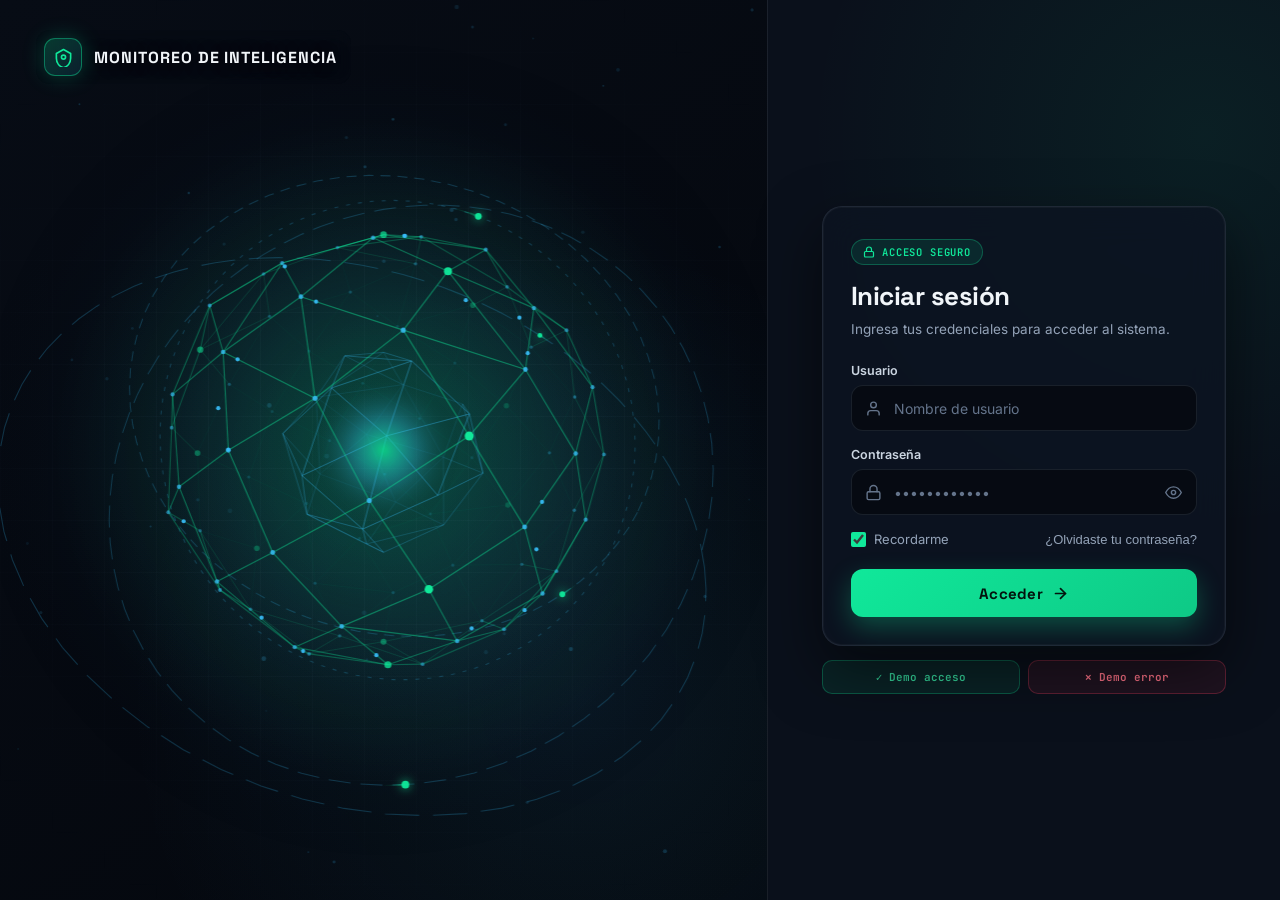
==== commit 66270e51: "feat: centro de monitoreo en tiempo real integrado con el login 2FA" ====
--- a/index.html
+++ b/index.html
@@ -1035,7 +1035,14 @@
               <h2 class="result-title">Bienvenido, <span id="meta-user">Admin</span></h2>
               <p class="result-desc">Tu sesión ha sido verificada correctamente.</p>
               <div class="btn-stack">
-                <button type="button" class="btn-primary" id="btn-logout">Cerrar sesión</button>
+                <a href="monitor.html" class="btn-primary" id="btn-enter-monitor" style="text-decoration:none;">
+                  <span>Entrar al Centro de Monitoreo</span>
+                  <svg width="17" height="17" viewBox="0 0 24 24" fill="none" stroke="currentColor" stroke-width="2.4" stroke-linecap="round" stroke-linejoin="round" aria-hidden="true">
+                    <line x1="5" y1="12" x2="19" y2="12"/>
+                    <polyline points="12 5 19 12 12 19"/>
+                  </svg>
+                </a>
+                <button type="button" class="btn-ghost" id="btn-logout">Cerrar sesión</button>
               </div>
             </div>
           </div>
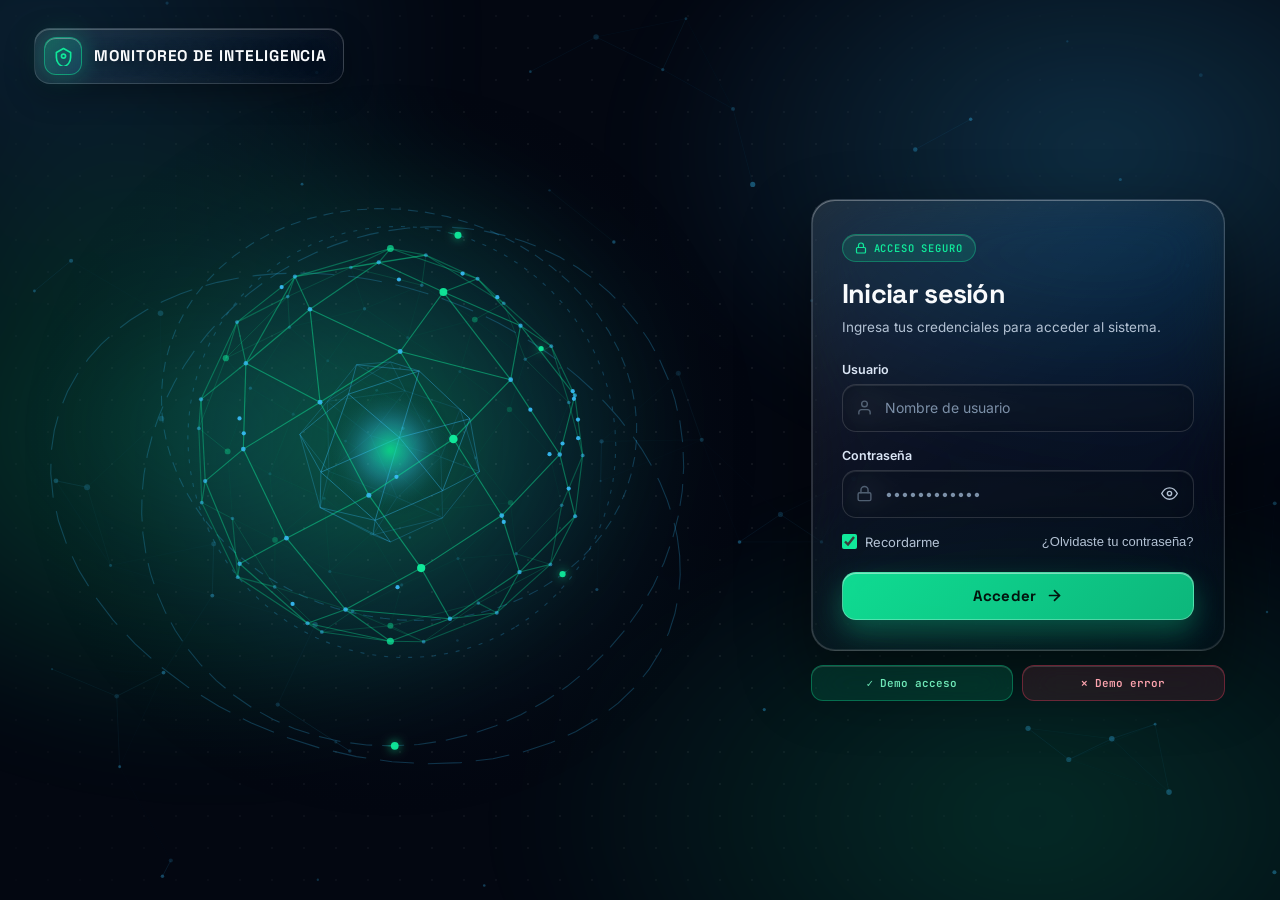
==== commit 2d9c2f54: "style: login glassmorphism transparente con entorno 3D interactivo a pantalla completa" ====
--- a/index.html
+++ b/index.html
@@ -14,18 +14,17 @@
       --accent-2: #38bdf8;
       --accent-2-rgb: 56, 189, 248;
       --warn: #fbbf24;
-      --bg-page: #05080f;
-      --bg-stage: #070c15;
-      --bg-panel: #0a101b;
-      --bg-card: rgba(13, 20, 33, 0.82);
-      --bg-input: rgba(6, 10, 18, 0.9);
-      --border: rgba(148, 163, 184, 0.14);
-      --border-strong: rgba(148, 163, 184, 0.26);
-      --text-main: #f1f5f9;
-      --text-soft: #94a3b8;
-      --text-dim: #64748b;
-      --radius-lg: 20px;
-      --radius-md: 12px;
+      --bg-page: #030711;
+      --glass-card: linear-gradient(145deg, rgba(255, 255, 255, 0.11) 0%, rgba(255, 255, 255, 0.035) 48%, rgba(6, 12, 24, 0.28) 100%);
+      --glass-input: rgba(5, 11, 22, 0.38);
+      --glass-border: rgba(255, 255, 255, 0.15);
+      --glass-border-strong: rgba(255, 255, 255, 0.26);
+      --glass-specular: inset 0 1px 0 rgba(255, 255, 255, 0.28), inset 1px 0 0 rgba(255, 255, 255, 0.1), inset 0 -1px 0 rgba(255, 255, 255, 0.05);
+      --text-main: #f8fafc;
+      --text-soft: #b3c2d4;
+      --text-dim: #7c90a8;
+      --radius-lg: 24px;
+      --radius-md: 14px;
     }
 
     body.state-success {
@@ -33,9 +32,7 @@
       --accent-rgb: 245, 197, 66;
       --accent-2: #fde078;
       --accent-2-rgb: 253, 224, 120;
-      --bg-page: #0c0904;
-      --bg-stage: #140f06;
-      --bg-panel: #151007;
+      --bg-page: #0a0703;
     }
 
     body.state-error {
@@ -43,9 +40,7 @@
       --accent-rgb: 244, 63, 94;
       --accent-2: #fb7185;
       --accent-2-rgb: 251, 113, 133;
-      --bg-page: #10060a;
-      --bg-stage: #17080e;
-      --bg-panel: #18080e;
+      --bg-page: #0f0408;
     }
 
     * {
@@ -57,145 +52,190 @@
     html, body {
       width: 100%;
       min-height: 100dvh;
-      background: var(--bg-page);
+      background-color: var(--bg-page);
       color: var(--text-main);
       font-family: 'Inter', system-ui, -apple-system, sans-serif;
       -webkit-font-smoothing: antialiased;
       overflow-x: hidden;
-      transition: background-color 0.55s ease;
+      transition: background-color 0.6s ease;
     }
 
     /* ============================================================
-       SPLIT LAYOUT (LEFT: PURE 3D ANIMATION | RIGHT: CLEAN LOGIN)
+       FULLSCREEN LIVING AURORA & INTERACTIVE 3D ENVIRONMENT
     ============================================================ */
-    .split-shell {
-      display: grid;
-      grid-template-columns: minmax(0, 1.2fr) minmax(420px, 0.8fr);
-      min-height: 100dvh;
-      width: 100%;
-    }
-
-    /* ---------------- LEFT VISUAL STAGE ---------------- */
-    .visual-stage {
-      position: relative;
+    .ambient-aurora {
+      position: fixed;
+      inset: -14%;
+      z-index: 0;
+      pointer-events: none;
       background:
-        radial-gradient(circle at 50% 50%, rgba(var(--accent-rgb), 0.13) 0%, transparent 56%),
-        radial-gradient(circle at 76% 78%, rgba(var(--accent-2-rgb), 0.08) 0%, transparent 50%),
-        linear-gradient(145deg, var(--bg-stage) 0%, #04070d 100%);
-      border-right: 1px solid var(--border);
-      overflow: hidden;
-      isolation: isolate;
-      cursor: grab;
-      user-select: none;
-      transition: background 0.6s ease, border-color 0.45s ease;
-    }
-
-    .visual-stage.dragging {
-      cursor: grabbing;
-    }
-
-    body.state-error .visual-stage {
-      border-right-color: rgba(244, 63, 94, 0.3);
-    }
-
-    .visual-stage::before {
-      content: "";
-      position: absolute;
+        radial-gradient(44% 44% at 24% 48%, rgba(var(--accent-rgb), 0.24) 0%, transparent 68%),
+        radial-gradient(42% 40% at 78% 24%, rgba(var(--accent-2-rgb), 0.22) 0%, transparent 68%),
+        radial-gradient(46% 42% at 74% 82%, rgba(var(--accent-rgb), 0.16) 0%, transparent 70%),
+        radial-gradient(36% 36% at 14% 14%, rgba(var(--accent-2-rgb), 0.14) 0%, transparent 70%);
+      filter: blur(36px);
+      animation: auroraDrift 18s ease-in-out infinite alternate;
+      transition: background 0.65s ease;
+    }
+
+    @keyframes auroraDrift {
+      0% { transform: translate3d(0, 0, 0) scale(1); }
+      50% { transform: translate3d(2%, -1.5%, 0) scale(1.05); }
+      100% { transform: translate3d(-1.5%, 2%, 0) scale(1.02); }
+    }
+
+    .ambient-grid {
+      position: fixed;
       inset: 0;
+      z-index: 0;
+      pointer-events: none;
       background-image:
-        linear-gradient(rgba(148, 163, 184, 0.04) 1px, transparent 1px),
-        linear-gradient(90deg, rgba(148, 163, 184, 0.04) 1px, transparent 1px);
-      background-size: 52px 52px;
-      mask-image: radial-gradient(circle at 50% 50%, black 28%, transparent 88%);
-      -webkit-mask-image: radial-gradient(circle at 50% 50%, black 28%, transparent 88%);
-      pointer-events: none;
-      z-index: 0;
-    }
-
-    #core-canvas {
-      position: absolute;
+        radial-gradient(rgba(255, 255, 255, 0.065) 1px, transparent 1px);
+      background-size: 32px 32px;
+      mask-image: radial-gradient(circle at 42% 50%, black 22%, transparent 90%);
+      -webkit-mask-image: radial-gradient(circle at 42% 50%, black 22%, transparent 90%);
+    }
+
+    #env-canvas {
+      position: fixed;
       inset: 0;
       width: 100%;
       height: 100%;
       z-index: 1;
       display: block;
+      cursor: grab;
       touch-action: none;
+    }
+
+    #env-canvas.dragging {
+      cursor: grabbing;
+    }
+
+    /* ============================================================
+       SPLIT FOREGROUND LAYER (LEFT: OPEN 3D STAGE | RIGHT: GLASS LOGIN)
+    ============================================================ */
+    .split-shell {
+      position: relative;
+      z-index: 2;
+      display: grid;
+      grid-template-columns: minmax(0, 1.18fr) minmax(420px, 0.82fr);
+      min-height: 100dvh;
+      width: 100%;
+      pointer-events: none;
+    }
+
+    .visual-stage {
+      position: relative;
+      pointer-events: none;
     }
 
     /* Only visible UI element on the left stage */
     .brand-mark {
-      position: absolute;
-      top: 30px;
-      left: 36px;
-      z-index: 2;
+      position: fixed;
+      top: 28px;
+      left: 34px;
+      z-index: 4;
       display: inline-flex;
       align-items: center;
       gap: 12px;
       pointer-events: none;
-      padding: 8px 14px 8px 8px;
-      border-radius: 14px;
-      background: rgba(6, 10, 18, 0.45);
-      backdrop-filter: blur(8px);
+      padding: 8px 16px 8px 9px;
+      border-radius: 16px;
+      background: linear-gradient(135deg, rgba(255, 255, 255, 0.1), rgba(6, 12, 24, 0.34));
+      backdrop-filter: blur(20px) saturate(165%);
+      -webkit-backdrop-filter: blur(20px) saturate(165%);
+      border: 1px solid rgba(255, 255, 255, 0.14);
+      box-shadow: 0 10px 30px rgba(0, 0, 0, 0.3), inset 0 1px 0 rgba(255, 255, 255, 0.22);
     }
 
     .brand-emblem {
       width: 38px;
       height: 38px;
-      border-radius: 11px;
-      background: linear-gradient(135deg, rgba(var(--accent-rgb), 0.22), rgba(var(--accent-2-rgb), 0.12));
-      border: 1px solid rgba(var(--accent-rgb), 0.42);
+      border-radius: 12px;
+      background: linear-gradient(135deg, rgba(var(--accent-rgb), 0.28), rgba(var(--accent-2-rgb), 0.14));
+      border: 1px solid rgba(var(--accent-rgb), 0.48);
       display: grid;
       place-items: center;
       color: var(--accent);
-      box-shadow: 0 0 22px rgba(var(--accent-rgb), 0.24);
+      box-shadow: 0 0 24px rgba(var(--accent-rgb), 0.28), inset 0 1px 0 rgba(255, 255, 255, 0.32);
       transition: all 0.4s ease;
     }
 
     .brand-name {
       font-family: 'Space Grotesk', sans-serif;
-      font-size: 16px;
+      font-size: 15.5px;
       font-weight: 700;
       letter-spacing: 0.06em;
       color: var(--text-main);
       text-transform: uppercase;
-      text-shadow: 0 2px 14px rgba(0, 0, 0, 0.7);
-    }
-
-    /* ---------------- RIGHT LOGIN PANEL ---------------- */
+      text-shadow: 0 2px 14px rgba(0, 0, 0, 0.55);
+    }
+
+    /* ---------------- RIGHT TRANSPARENT GLASS LOGIN ---------------- */
     .auth-panel {
-      position: relative;
-      background:
-        radial-gradient(circle at 85% 15%, rgba(var(--accent-rgb), 0.07) 0%, transparent 45%),
-        var(--bg-panel);
       display: flex;
       align-items: center;
       justify-content: center;
-      padding: 32px 36px;
-      transition: background 0.55s ease;
+      padding: 32px 38px;
+      pointer-events: none;
     }
 
     .auth-main {
       width: 100%;
-      max-width: 404px;
+      max-width: 414px;
+      pointer-events: auto;
+      perspective: 1100px;
     }
 
     .auth-card {
-      background: var(--bg-card);
-      border: 1px solid var(--border);
-      border-radius: var(--radius-lg);
-      padding: 32px 28px 28px;
-      backdrop-filter: blur(18px);
-      box-shadow:
-        0 24px 60px rgba(0, 0, 0, 0.52),
-        0 0 0 1px rgba(255, 255, 255, 0.03) inset;
-      transition: border-color 0.4s ease, box-shadow 0.4s ease;
-    }
-
-    body.state-success .auth-card {
       position: relative;
       overflow: hidden;
-      border-color: rgba(245, 197, 66, 0.48);
-      box-shadow: 0 24px 60px rgba(0, 0, 0, 0.54), 0 0 56px rgba(245, 197, 66, 0.24);
+      background: var(--glass-card);
+      backdrop-filter: blur(30px) saturate(180%);
+      -webkit-backdrop-filter: blur(30px) saturate(180%);
+      border: 1px solid var(--glass-border);
+      border-radius: var(--radius-lg);
+      padding: 34px 30px 30px;
+      box-shadow:
+        0 28px 70px rgba(0, 0, 0, 0.48),
+        0 0 0 1px rgba(255, 255, 255, 0.04) inset,
+        var(--glass-specular);
+      transform-style: preserve-3d;
+      transition: border-color 0.4s ease, box-shadow 0.45s ease, transform 0.18s ease-out;
+      --mx: 50%;
+      --my: 0%;
+      --glare-opacity: 0;
+    }
+
+    /* Interactive mouse-tracking crystal light reflection */
+    .auth-card::before {
+      content: "";
+      position: absolute;
+      inset: 0;
+      border-radius: inherit;
+      background: radial-gradient(
+        340px circle at var(--mx) var(--my),
+        rgba(255, 255, 255, 0.16) 0%,
+        rgba(var(--accent-rgb), 0.08) 38%,
+        transparent 72%
+      );
+      opacity: var(--glare-opacity);
+      transition: opacity 0.3s ease;
+      pointer-events: none;
+      z-index: 0;
+    }
+
+    .auth-card > * {
+      position: relative;
+      z-index: 1;
+    }
+
+    body.state-success .auth-card {
+      border-color: rgba(245, 197, 66, 0.5);
+      box-shadow:
+        0 28px 70px rgba(0, 0, 0, 0.52),
+        0 0 60px rgba(245, 197, 66, 0.25),
+        var(--glass-specular);
     }
 
     body.state-success .auth-card::after {
@@ -205,18 +245,38 @@
       background: linear-gradient(
         112deg,
         transparent 38%,
-        rgba(255, 245, 195, 0.24) 49%,
-        rgba(245, 197, 66, 0.12) 54%,
+        rgba(255, 246, 198, 0.28) 49%,
+        rgba(245, 197, 66, 0.14) 54%,
         transparent 64%
       );
       transform: translateX(-120%);
       animation: goldCardSheen 1.25s cubic-bezier(0.22, 1, 0.36, 1) forwards;
       pointer-events: none;
+      z-index: 2;
     }
 
     @keyframes goldCardSheen {
-      0% { transform: translateX(-115%); opacity: 0.9; }
+      0% { transform: translateX(-115%); opacity: 0.95; }
       100% { transform: translateX(125%); opacity: 0; }
+    }
+
+    body.state-error .auth-card {
+      border-color: rgba(244, 63, 94, 0.5);
+      box-shadow:
+        0 28px 70px rgba(0, 0, 0, 0.55),
+        0 0 48px rgba(244, 63, 94, 0.22),
+        var(--glass-specular);
+    }
+
+    .auth-card.shake {
+      animation: cardShake 0.44s cubic-bezier(.36, .07, .19, .97) both;
+    }
+
+    @keyframes cardShake {
+      10%, 90% { transform: translate3d(-3px, 0, 0); }
+      20%, 80% { transform: translate3d(5px, 0, 0); }
+      30%, 50%, 70% { transform: translate3d(-6px, 0, 0); }
+      40%, 60% { transform: translate3d(6px, 0, 0); }
     }
 
     /* Fullscreen Solar Flash Overlay on Login Success */
@@ -241,22 +301,6 @@
       100% { opacity: 0; transform: scale(1.14); }
     }
 
-    body.state-error .auth-card {
-      border-color: rgba(244, 63, 94, 0.45);
-      box-shadow: 0 24px 60px rgba(0, 0, 0, 0.55), 0 0 42px rgba(244, 63, 94, 0.18);
-    }
-
-    .auth-card.shake {
-      animation: cardShake 0.44s cubic-bezier(.36, .07, .19, .97) both;
-    }
-
-    @keyframes cardShake {
-      10%, 90% { transform: translate3d(-3px, 0, 0); }
-      20%, 80% { transform: translate3d(5px, 0, 0); }
-      30%, 50%, 70% { transform: translate3d(-6px, 0, 0); }
-      40%, 60% { transform: translate3d(6px, 0, 0); }
-    }
-
     .auth-header {
       margin-bottom: 24px;
     }
@@ -265,10 +309,11 @@
       display: inline-flex;
       align-items: center;
       gap: 7px;
-      padding: 5px 11px;
+      padding: 6px 12px;
       border-radius: 999px;
-      background: rgba(var(--accent-rgb), 0.1);
-      border: 1px solid rgba(var(--accent-rgb), 0.28);
+      background: rgba(var(--accent-rgb), 0.13);
+      border: 1px solid rgba(var(--accent-rgb), 0.34);
+      box-shadow: inset 0 1px 0 rgba(255, 255, 255, 0.18);
       color: var(--accent);
       font-family: 'JetBrains Mono', monospace;
       font-size: 10.5px;
@@ -280,9 +325,9 @@
 
     .auth-title {
       font-family: 'Space Grotesk', sans-serif;
-      font-size: 26px;
+      font-size: 27px;
       font-weight: 700;
-      letter-spacing: -0.02em;
+      letter-spacing: -0.025em;
       color: var(--text-main);
       margin-bottom: 6px;
     }
@@ -308,7 +353,7 @@
     .field-label {
       font-size: 12.5px;
       font-weight: 600;
-      color: #cbd5e1;
+      color: #dbe6f5;
     }
 
     .caps-hint {
@@ -340,15 +385,17 @@
 
     .text-input {
       width: 100%;
-      height: 46px;
+      height: 48px;
       padding: 0 42px 0 42px;
       border-radius: var(--radius-md);
-      border: 1px solid var(--border);
-      background: var(--bg-input);
+      border: 1px solid rgba(255, 255, 255, 0.14);
+      background: var(--glass-input);
+      backdrop-filter: blur(14px);
       color: var(--text-main);
       font-family: 'Inter', sans-serif;
       font-size: 14px;
       outline: none;
+      box-shadow: inset 0 1px 0 rgba(255, 255, 255, 0.09);
       transition: border-color 0.2s ease, box-shadow 0.2s ease, background-color 0.2s ease;
     }
 
@@ -357,18 +404,19 @@
     }
 
     .text-input:hover {
-      border-color: var(--border-strong);
+      border-color: rgba(255, 255, 255, 0.24);
+      background: rgba(8, 16, 30, 0.5);
     }
 
     .text-input:focus {
-      border-color: rgba(var(--accent-rgb), 0.78);
-      background: rgba(8, 14, 24, 0.96);
-      box-shadow: 0 0 0 3.5px rgba(var(--accent-rgb), 0.14);
+      border-color: rgba(var(--accent-rgb), 0.8);
+      background: rgba(8, 16, 32, 0.62);
+      box-shadow: 0 0 0 3.5px rgba(var(--accent-rgb), 0.18), inset 0 1px 0 rgba(255, 255, 255, 0.14);
     }
 
     .text-input[aria-invalid="true"] {
-      border-color: rgba(244, 63, 94, 0.75);
-      box-shadow: 0 0 0 3px rgba(244, 63, 94, 0.14);
+      border-color: rgba(244, 63, 94, 0.78);
+      box-shadow: 0 0 0 3px rgba(244, 63, 94, 0.16);
     }
 
     .input-box:focus-within .input-icon {
@@ -379,7 +427,7 @@
       display: none;
       margin-top: 6px;
       font-size: 11.5px;
-      color: #fda4af;
+      color: #fecdd3;
       font-family: 'JetBrains Mono', monospace;
     }
 
@@ -392,10 +440,10 @@
       right: 8px;
       width: 32px;
       height: 32px;
-      border-radius: 8px;
+      border-radius: 9px;
       border: none;
       background: transparent;
-      color: var(--text-dim);
+      color: var(--text-soft);
       cursor: pointer;
       display: grid;
       place-items: center;
@@ -405,7 +453,7 @@
     .toggle-pass:hover,
     .toggle-pass:focus-visible {
       color: var(--text-main);
-      background: rgba(255, 255, 255, 0.08);
+      background: rgba(255, 255, 255, 0.1);
       outline: none;
     }
 
@@ -454,9 +502,9 @@
     .btn-primary {
       width: 100%;
       height: 48px;
-      border: none;
+      border: 1px solid rgba(255, 255, 255, 0.28);
       border-radius: var(--radius-md);
-      background: linear-gradient(135deg, var(--accent) 0%, #0ec986 100%);
+      background: linear-gradient(135deg, rgba(var(--accent-rgb), 0.94) 0%, rgba(14, 201, 134, 0.9) 100%);
       color: #03130d;
       font-family: 'Space Grotesk', sans-serif;
       font-size: 15px;
@@ -467,14 +515,14 @@
       align-items: center;
       justify-content: center;
       gap: 9px;
-      box-shadow: 0 10px 26px rgba(var(--accent-rgb), 0.28);
+      box-shadow: 0 12px 28px rgba(var(--accent-rgb), 0.3), inset 0 1px 0 rgba(255, 255, 255, 0.45);
       transition: transform 0.16s ease, box-shadow 0.2s ease, filter 0.2s ease;
     }
 
     .btn-primary:hover:not(:disabled) {
       transform: translateY(-1px);
-      filter: brightness(1.06);
-      box-shadow: 0 14px 32px rgba(var(--accent-rgb), 0.38);
+      filter: brightness(1.07);
+      box-shadow: 0 16px 34px rgba(var(--accent-rgb), 0.42), inset 0 1px 0 rgba(255, 255, 255, 0.55);
     }
 
     .btn-primary:active:not(:disabled) {
@@ -501,8 +549,9 @@
       width: 100%;
       height: 44px;
       border-radius: var(--radius-md);
-      border: 1px solid var(--border-strong);
-      background: rgba(255, 255, 255, 0.03);
+      border: 1px solid rgba(255, 255, 255, 0.18);
+      background: rgba(255, 255, 255, 0.055);
+      backdrop-filter: blur(12px);
       color: var(--text-main);
       font-family: 'Space Grotesk', sans-serif;
       font-size: 14px;
@@ -512,12 +561,13 @@
       align-items: center;
       justify-content: center;
       gap: 8px;
+      box-shadow: inset 0 1px 0 rgba(255, 255, 255, 0.12);
       transition: all 0.2s ease;
     }
 
     .btn-ghost:hover:not(:disabled) {
-      border-color: rgba(var(--accent-rgb), 0.55);
-      background: rgba(var(--accent-rgb), 0.08);
+      border-color: rgba(var(--accent-rgb), 0.58);
+      background: rgba(var(--accent-rgb), 0.12);
       color: var(--accent);
     }
 
@@ -542,10 +592,10 @@
       align-items: center;
       justify-content: space-between;
       gap: 10px;
-      padding: 9px 12px;
-      border-radius: 10px;
-      background: rgba(var(--accent-2-rgb), 0.09);
-      border: 1px solid rgba(var(--accent-2-rgb), 0.28);
+      padding: 10px 13px;
+      border-radius: 12px;
+      background: rgba(var(--accent-2-rgb), 0.12);
+      border: 1px solid rgba(var(--accent-2-rgb), 0.34);
       font-family: 'JetBrains Mono', monospace;
       font-size: 11px;
       color: #bae6fd;
@@ -558,11 +608,11 @@
     }
 
     .otp-autofill-btn {
-      background: rgba(var(--accent-2-rgb), 0.18);
-      border: 1px solid rgba(var(--accent-2-rgb), 0.42);
+      background: rgba(var(--accent-2-rgb), 0.22);
+      border: 1px solid rgba(var(--accent-2-rgb), 0.45);
       color: #e0f2fe;
-      padding: 4px 8px;
-      border-radius: 6px;
+      padding: 4px 9px;
+      border-radius: 7px;
       font-family: 'JetBrains Mono', monospace;
       font-size: 10px;
       cursor: pointer;
@@ -570,7 +620,7 @@
 
     .otp-input {
       width: 100%;
-      height: 52px;
+      height: 54px;
       text-align: center;
       font-family: 'JetBrains Mono', monospace;
       font-size: 22px;
@@ -578,8 +628,8 @@
       letter-spacing: 0.42em;
       padding: 0 14px;
       border-radius: var(--radius-md);
-      border: 1px solid var(--border-strong);
-      background: var(--bg-input);
+      border: 1px solid rgba(255, 255, 255, 0.2);
+      background: var(--glass-input);
       color: var(--text-main);
       outline: none;
       transition: border-color 0.2s ease, box-shadow 0.2s ease;
@@ -587,7 +637,7 @@
 
     .otp-input:focus {
       border-color: rgba(var(--accent-rgb), 0.85);
-      box-shadow: 0 0 0 3.5px rgba(var(--accent-rgb), 0.16);
+      box-shadow: 0 0 0 3.5px rgba(var(--accent-rgb), 0.18);
     }
 
     .otp-actions {
@@ -609,13 +659,13 @@
       height: 64px;
       margin: 0 auto 18px;
       border-radius: 50%;
-      border: 2.5px solid rgba(var(--accent-rgb), 0.16);
+      border: 2.5px solid rgba(var(--accent-rgb), 0.18);
       border-top-color: var(--accent);
       border-right-color: var(--accent-2);
       display: grid;
       place-items: center;
       animation: spin 0.9s linear infinite;
-      box-shadow: 0 0 28px rgba(var(--accent-rgb), 0.24);
+      box-shadow: 0 0 28px rgba(var(--accent-rgb), 0.26);
     }
 
     .spinner-orbit svg {
@@ -629,7 +679,7 @@
       width: 100%;
       height: 6px;
       border-radius: 999px;
-      background: rgba(255, 255, 255, 0.06);
+      background: rgba(255, 255, 255, 0.08);
       overflow: hidden;
       margin-top: 18px;
     }
@@ -654,10 +704,10 @@
       margin: 0 auto 16px;
       display: grid;
       place-items: center;
-      background: rgba(var(--accent-rgb), 0.14);
-      border: 1px solid rgba(var(--accent-rgb), 0.42);
+      background: rgba(var(--accent-rgb), 0.15);
+      border: 1px solid rgba(var(--accent-rgb), 0.45);
       color: var(--accent);
-      box-shadow: 0 0 32px rgba(var(--accent-rgb), 0.24);
+      box-shadow: 0 0 32px rgba(var(--accent-rgb), 0.26), inset 0 1px 0 rgba(255, 255, 255, 0.24);
     }
 
     .result-title {
@@ -680,52 +730,58 @@
       gap: 10px;
     }
 
-    /* Subtle Demo Triggers */
+    /* Frosted Glass Demo Triggers */
     .demo-strip {
       margin-top: 14px;
       display: grid;
       grid-template-columns: 1fr 1fr;
-      gap: 8px;
+      gap: 9px;
     }
 
     .demo-btn {
-      padding: 9px 10px;
-      border-radius: 10px;
+      padding: 10px 12px;
+      border-radius: 12px;
       font-family: 'JetBrains Mono', monospace;
       font-size: 11px;
       font-weight: 600;
       cursor: pointer;
+      backdrop-filter: blur(18px) saturate(160%);
+      -webkit-backdrop-filter: blur(18px) saturate(160%);
       border: 1px solid transparent;
+      box-shadow: inset 0 1px 0 rgba(255, 255, 255, 0.14);
       transition: all 0.2s ease;
     }
 
     .demo-btn.ok {
-      background: rgba(16, 232, 154, 0.09);
-      border-color: rgba(16, 232, 154, 0.28);
-      color: #34d399;
+      background: rgba(16, 232, 154, 0.12);
+      border-color: rgba(16, 232, 154, 0.34);
+      color: #6ee7b7;
     }
 
     .demo-btn.ok:hover {
-      background: rgba(16, 232, 154, 0.18);
+      background: rgba(16, 232, 154, 0.22);
+      transform: translateY(-1px);
     }
 
     .demo-btn.fail {
-      background: rgba(244, 63, 94, 0.09);
-      border-color: rgba(244, 63, 94, 0.3);
-      color: #fb7185;
+      background: rgba(244, 63, 94, 0.12);
+      border-color: rgba(244, 63, 94, 0.36);
+      color: #fda4af;
     }
 
     .demo-btn.fail:hover {
-      background: rgba(244, 63, 94, 0.18);
-    }
-
-    /* Modals */
+      background: rgba(244, 63, 94, 0.22);
+      transform: translateY(-1px);
+    }
+
+    /* Glass Modal */
     .modal-backdrop {
       position: fixed;
       inset: 0;
       z-index: 40;
-      background: rgba(3, 6, 12, 0.82);
-      backdrop-filter: blur(10px);
+      background: rgba(3, 6, 14, 0.62);
+      backdrop-filter: blur(16px);
+      -webkit-backdrop-filter: blur(16px);
       display: none;
       align-items: center;
       justify-content: center;
@@ -742,11 +798,13 @@
       max-width: 420px;
       max-height: calc(100dvh - 40px);
       overflow-y: auto;
-      background: #0d1523;
-      border: 1px solid rgba(var(--accent-rgb), 0.35);
-      border-radius: 18px;
+      background: linear-gradient(145deg, rgba(20, 30, 50, 0.72), rgba(8, 14, 26, 0.76));
+      backdrop-filter: blur(30px) saturate(180%);
+      -webkit-backdrop-filter: blur(30px) saturate(180%);
+      border: 1px solid rgba(var(--accent-rgb), 0.38);
+      border-radius: 22px;
       padding: 24px;
-      box-shadow: 0 28px 70px rgba(0, 0, 0, 0.72);
+      box-shadow: 0 30px 76px rgba(0, 0, 0, 0.72), var(--glass-specular);
     }
 
     .modal-head {
@@ -767,8 +825,8 @@
       width: 32px;
       height: 32px;
       border-radius: 9px;
-      border: 1px solid var(--border);
-      background: rgba(255, 255, 255, 0.04);
+      border: 1px solid rgba(255, 255, 255, 0.14);
+      background: rgba(255, 255, 255, 0.06);
       color: var(--text-soft);
       cursor: pointer;
       font-size: 15px;
@@ -783,20 +841,22 @@
       outline: none;
     }
 
-    /* Toast */
+    /* Glass Toast */
     .toast {
       position: fixed;
       bottom: 20px;
       right: 22px;
       z-index: 50;
-      background: #0f172a;
-      border: 1px solid rgba(var(--accent-rgb), 0.5);
+      background: rgba(12, 20, 36, 0.68);
+      backdrop-filter: blur(22px) saturate(170%);
+      -webkit-backdrop-filter: blur(22px) saturate(170%);
+      border: 1px solid rgba(var(--accent-rgb), 0.48);
       color: var(--text-main);
       padding: 11px 16px;
-      border-radius: 12px;
+      border-radius: 13px;
       font-family: 'JetBrains Mono', monospace;
       font-size: 12px;
-      box-shadow: 0 16px 36px rgba(0, 0, 0, 0.6);
+      box-shadow: 0 16px 38px rgba(0, 0, 0, 0.58), inset 0 1px 0 rgba(255, 255, 255, 0.16);
       transform: translateY(20px);
       opacity: 0;
       pointer-events: none;
@@ -812,28 +872,24 @@
     @media (max-width: 960px) {
       .split-shell {
         grid-template-columns: 1fr;
-        min-height: auto;
-      }
-      .visual-stage {
-        min-height: 360px;
-        border-right: none;
-        border-bottom: 1px solid var(--border);
+        grid-template-rows: 340px auto;
       }
       .brand-mark {
-        top: 20px;
-        left: 20px;
+        position: absolute;
+        top: 18px;
+        left: 18px;
       }
       .auth-panel {
-        padding: 28px 20px 34px;
+        padding: 12px 20px 36px;
       }
     }
 
     @media (max-width: 520px) {
-      .visual-stage {
-        min-height: 300px;
+      .split-shell {
+        grid-template-rows: 270px auto;
       }
       .auth-card {
-        padding: 24px 20px;
+        padding: 26px 20px;
       }
       .demo-strip {
         grid-template-columns: 1fr;
@@ -855,28 +911,26 @@
   </style>
 </head>
 <body>
+  <div class="ambient-aurora" aria-hidden="true"></div>
+  <div class="ambient-grid" aria-hidden="true"></div>
+  <canvas id="env-canvas" aria-label="Entorno 3D interactivo de Monitoreo de Inteligencia"></canvas>
   <div class="sun-flash-overlay" id="sun-flash-overlay" aria-hidden="true"></div>
+
+  <div class="brand-mark">
+    <div class="brand-emblem" aria-hidden="true">
+      <svg width="19" height="19" viewBox="0 0 24 24" fill="none" stroke="currentColor" stroke-width="2.1" stroke-linecap="round" stroke-linejoin="round">
+        <path d="M12 2L3 7v6c0 5.5 3.8 10.4 9 12 5.2-1.6 9-6.5 9-12V7l-9-5z"/>
+        <circle cx="12" cy="11.5" r="2.6"/>
+      </svg>
+    </div>
+    <span class="brand-name">Monitoreo de Inteligencia</span>
+  </div>
+
   <div class="split-shell">
-    <!-- ============================================================
-         LEFT SIDE: PURE INTERACTIVE 3D ANIMATION + BRAND TITLE ONLY
-    ============================================================ -->
-    <aside class="visual-stage" id="visual-stage" aria-label="Animación 3D interactiva de Monitoreo de Inteligencia">
-      <canvas id="core-canvas"></canvas>
-
-      <div class="brand-mark">
-        <div class="brand-emblem" aria-hidden="true">
-          <svg width="19" height="19" viewBox="0 0 24 24" fill="none" stroke="currentColor" stroke-width="2.1" stroke-linecap="round" stroke-linejoin="round">
-            <path d="M12 2L3 7v6c0 5.5 3.8 10.4 9 12 5.2-1.6 9-6.5 9-12V7l-9-5z"/>
-            <circle cx="12" cy="11.5" r="2.6"/>
-          </svg>
-        </div>
-        <span class="brand-name">Monitoreo de Inteligencia</span>
-      </div>
-    </aside>
-
-    <!-- ============================================================
-         RIGHT SIDE: CLEAN MINIMALIST LOGIN
-    ============================================================ -->
+    <!-- LEFT: OPEN SPACE OVER INTERACTIVE 3D CORE -->
+    <div class="visual-stage" aria-hidden="true"></div>
+
+    <!-- RIGHT: TRANSPARENT FROSTED GLASS LOGIN -->
     <main class="auth-panel">
       <section class="auth-main" aria-label="Inicio de sesión">
         <div class="auth-card" id="auth-card">
@@ -1067,7 +1121,7 @@
           </div>
         </div>
 
-        <!-- Compact Demo Triggers -->
+        <!-- Frosted Glass Demo Triggers -->
         <div class="demo-strip" aria-label="Pruebas rápidas en modo demo">
           <button type="button" class="demo-btn ok" id="btn-demo-ok">✓ Demo acceso</button>
           <button type="button" class="demo-btn fail" id="btn-demo-fail">✕ Demo error</button>
@@ -1184,7 +1238,31 @@
       let toastTimer = null;
 
       // ==========================================================
-      // 3. UI HELPERS
+      // 3. INTERACTIVE GLASS CARD TILT & SPECULAR GLARE
+      // ==========================================================
+      const reducedMotionQuery = window.matchMedia('(prefers-reduced-motion: reduce)');
+      let prefersReducedMotion = reducedMotionQuery.matches;
+
+      authCard.addEventListener('pointermove', (e) => {
+        if (prefersReducedMotion) return;
+        const rect = authCard.getBoundingClientRect();
+        const x = e.clientX - rect.left;
+        const y = e.clientY - rect.top;
+        const rx = ((y / rect.height) - 0.5) * -5.5;
+        const ry = ((x / rect.width) - 0.5) * 5.5;
+        authCard.style.setProperty('--mx', `${x}px`);
+        authCard.style.setProperty('--my', `${y}px`);
+        authCard.style.setProperty('--glare-opacity', '1');
+        authCard.style.transform = `rotateX(${rx.toFixed(2)}deg) rotateY(${ry.toFixed(2)}deg)`;
+      });
+
+      authCard.addEventListener('pointerleave', () => {
+        authCard.style.setProperty('--glare-opacity', '0');
+        authCard.style.transform = '';
+      });
+
+      // ==========================================================
+      // 4. UI HELPERS & MODAL MANAGER
       // ==========================================================
       function showToast(message) {
         toastEl.textContent = message;
@@ -1223,9 +1301,6 @@
         if (savedUser) inputUser.value = savedUser;
       } catch (e) {}
 
-      // ==========================================================
-      // 4. ACCESSIBLE MODAL (ESC + FOCUS TRAP + RESTORE)
-      // ==========================================================
       let activeModal = null;
       let lastTriggerEl = null;
 
@@ -1483,7 +1558,7 @@
       }
 
       // ==========================================================
-      // 6. FORM LISTENERS
+      // 6. FORM LISTENERS (TYPING SENDS ENERGY BEAMS TO 3D CORE)
       // ==========================================================
       loginForm.addEventListener('submit', (e) => {
         e.preventDefault();
@@ -1492,6 +1567,7 @@
 
       const onType = () => {
         state.typingBoost = Math.min(1, state.typingBoost + 0.36);
+        spawnTypingPulse();
       };
       inputUser.addEventListener('input', () => { setFieldError(inputUser, errUser, ''); onType(); });
       inputPass.addEventListener('input', () => { setFieldError(inputPass, errPass, ''); onType(); });
@@ -1591,23 +1667,43 @@
       });
 
       // ==========================================================
-      // 7. NEXT-LEVEL INTERACTIVE 3D ANIMATION ENGINE
-      //    (Drag inertia, hover magnetic arcs, click bursts, wheel zoom,
-      //     inner counter-rotating core, segmented holographic rings)
+      // 7. FULLSCREEN INTERACTIVE 3D + CONSTELLATION ENVIRONMENT
       // ==========================================================
-      const stageEl = document.getElementById('visual-stage');
-      const canvas = document.getElementById('core-canvas');
+      const canvas = document.getElementById('env-canvas');
       const ctx = canvas.getContext('2d');
 
-      const reducedMotionQuery = window.matchMedia('(prefers-reduced-motion: reduce)');
-      let prefersReducedMotion = reducedMotionQuery.matches;
       let isPageVisible = !document.hidden;
-      let isStageInView = true;
       let rafId = null;
-
       let cw = 0;
       let ch = 0;
       let dpr = 1;
+
+      // Full-viewport interactive constellation field (flows behind the glass login too!)
+      const fieldParticles = Array.from({ length: 68 }, () => ({
+        x: Math.random(),
+        y: Math.random(),
+        vx: (Math.random() - 0.5) * 0.00032,
+        vy: (Math.random() - 0.5) * 0.00032,
+        r: 1.1 + Math.random() * 1.9,
+        alpha: 0.22 + Math.random() * 0.42
+      }));
+
+      // Energy pulses traveling from the login card to the 3D core on typing
+      const typingPulses = [];
+      function spawnTypingPulse() {
+        if (prefersReducedMotion || !cw || !ch) return;
+        const rect = authCard.getBoundingClientRect();
+        const startX = rect.left + 8;
+        const startY = rect.top + rect.height * (0.3 + Math.random() * 0.4);
+        typingPulses.push({
+          sx: startX,
+          sy: startY,
+          t: 0,
+          speed: 0.032 + Math.random() * 0.016,
+          arc: (Math.random() - 0.5) * 90
+        });
+        if (typingPulses.length > 18) typingPulses.shift();
+      }
 
       // Outer Fibonacci Geodesic Sphere
       const OUTER_COUNT = 78;
@@ -1632,13 +1728,11 @@
           const dx = outerNodes[i].x - outerNodes[j].x;
           const dy = outerNodes[i].y - outerNodes[j].y;
           const dz = outerNodes[i].z - outerNodes[j].z;
-          if (Math.sqrt(dx * dx + dy * dy + dz * dz) < 0.52) {
-            outerEdges.push([i, j]);
-          }
-        }
-      }
-
-      // Inner Counter-Rotating Geodesic Core (Icosahedron-like lattice)
+          if (Math.sqrt(dx * dx + dy * dy + dz * dz) < 0.52) outerEdges.push([i, j]);
+        }
+      }
+
+      // Inner Counter-Rotating Geodesic Core
       const INNER_COUNT = 22;
       const innerNodes = [];
       for (let i = 0; i < INNER_COUNT; i++) {
@@ -1653,13 +1747,10 @@
           const dx = innerNodes[i].x - innerNodes[j].x;
           const dy = innerNodes[i].y - innerNodes[j].y;
           const dz = innerNodes[i].z - innerNodes[j].z;
-          if (Math.sqrt(dx * dx + dy * dy + dz * dz) < 0.96) {
-            innerEdges.push([i, j]);
-          }
-        }
-      }
-
-      // Data packets flowing along outer edges
+          if (Math.sqrt(dx * dx + dy * dy + dz * dz) < 0.96) innerEdges.push([i, j]);
+        }
+      }
+
       const packets = Array.from({ length: 22 }, () => ({
         edgeIdx: Math.floor(Math.random() * outerEdges.length),
         t: Math.random(),
@@ -1676,10 +1767,9 @@
             boosted: true
           });
         }
-        if (packets.length > 52) packets.splice(22, packets.length - 52);
-      }
-
-      // 4 Segmented Holographic Orbital Rings with satellite trails
+        if (packets.length > 56) packets.splice(22, packets.length - 56);
+      }
+
       const orbits = [
         { tiltX: 0.58, tiltZ: 0.24, radiusMul: 1.24, angle: 0.4, speed: 0.0085, dash: [10, 7], trail: [] },
         { tiltX: -0.46, tiltZ: -0.55, radiusMul: 1.44, angle: 2.1, speed: -0.0068, dash: [22, 10], trail: [] },
@@ -1687,33 +1777,8 @@
         { tiltX: -0.82, tiltZ: 0.35, radiusMul: 1.62, angle: 5.2, speed: -0.0046, dash: [34, 14], trail: [] }
       ];
 
-      // Ambient spatial particles
-      const dust = Array.from({ length: 44 }, () => ({
-        x: Math.random(),
-        y: Math.random(),
-        r: 0.8 + Math.random() * 1.6,
-        vy: -0.00016 - Math.random() * 0.00024,
-        alpha: 0.14 + Math.random() * 0.36
-      }));
-
-      // Interactive pointer, drag inertia, zoom, and click ripples
-      const pointer = {
-        active: false,
-        px: 0,
-        py: 0,
-        nx: 0,
-        ny: 0
-      };
-      const drag = {
-        down: false,
-        moved: false,
-        startX: 0,
-        startY: 0,
-        lastX: 0,
-        lastY: 0,
-        velX: 0,
-        velY: 0
-      };
+      const pointer = { active: false, px: 0, py: 0, nx: 0, ny: 0 };
+      const drag = { down: false, moved: false, startX: 0, startY: 0, lastX: 0, lastY: 0, velX: 0, velY: 0 };
       let zoom = 1;
       let targetZoom = 1;
       const clickRipples = [];
@@ -1741,7 +1806,31 @@
         }
       }
 
-      stageEl.addEventListener('pointerdown', (e) => {
+      // Global pointer tracking so the background reacts even around the glass login card
+      window.addEventListener('pointermove', (e) => {
+        pointer.active = true;
+        pointer.px = e.clientX;
+        pointer.py = e.clientY;
+        pointer.nx = (e.clientX / Math.max(1, cw) - 0.5) * 2;
+        pointer.ny = (e.clientY / Math.max(1, ch) - 0.5) * 2;
+
+        if (drag.down) {
+          const dx = e.clientX - drag.lastX;
+          const dy = e.clientY - drag.lastY;
+          if (Math.hypot(e.clientX - drag.startX, e.clientY - drag.startY) > 6) drag.moved = true;
+          rotY += dx * 0.0075;
+          rotX = Math.max(-1.25, Math.min(1.25, rotX + dy * 0.0065));
+          drag.velY = dx * 0.0042;
+          drag.velX = dy * 0.0036;
+          drag.lastX = e.clientX;
+          drag.lastY = e.clientY;
+          requestStaticRedraw();
+        }
+      });
+
+      window.addEventListener('pointerleave', () => { pointer.active = false; });
+
+      canvas.addEventListener('pointerdown', (e) => {
         if (e.button !== 0 && e.pointerType === 'mouse') return;
         drag.down = true;
         drag.moved = false;
@@ -1749,78 +1838,41 @@
         drag.startY = drag.lastY = e.clientY;
         drag.velX = 0;
         drag.velY = 0;
-        stageEl.classList.add('dragging');
-        if (stageEl.setPointerCapture) stageEl.setPointerCapture(e.pointerId);
-      });
-
-      stageEl.addEventListener('pointermove', (e) => {
-        const rect = stageEl.getBoundingClientRect();
-        pointer.active = true;
-        pointer.px = e.clientX - rect.left;
-        pointer.py = e.clientY - rect.top;
-        pointer.nx = (pointer.px / rect.width - 0.5) * 2;
-        pointer.ny = (pointer.py / rect.height - 0.5) * 2;
-
-        if (drag.down) {
-          const dx = e.clientX - drag.lastX;
-          const dy = e.clientY - drag.lastY;
-          if (Math.hypot(e.clientX - drag.startX, e.clientY - drag.startY) > 6) {
-            drag.moved = true;
-          }
-          rotY += dx * 0.0075;
-          rotX = Math.max(-1.25, Math.min(1.25, rotX + dy * 0.0065));
-          drag.velY = dx * 0.0042;
-          drag.velX = dy * 0.0036;
-          drag.lastX = e.clientX;
-          drag.lastY = e.clientY;
-          requestStaticRedraw();
-        }
+        canvas.classList.add('dragging');
+        if (canvas.setPointerCapture) canvas.setPointerCapture(e.pointerId);
       });
 
       function endDrag(e) {
         if (!drag.down) return;
         drag.down = false;
-        stageEl.classList.remove('dragging');
+        canvas.classList.remove('dragging');
         if (!drag.moved) {
-          // Clean click / tap -> emit shockwave + ripple + burst packets
-          const rect = stageEl.getBoundingClientRect();
-          clickRipples.push({
-            x: e.clientX - rect.left,
-            y: e.clientY - rect.top,
-            r: 8,
-            alpha: 0.9
-          });
+          clickRipples.push({ x: e.clientX, y: e.clientY, r: 8, alpha: 0.92 });
           state.shockwave = 1;
-          spawnBurstPackets(10);
+          spawnBurstPackets(12);
           requestStaticRedraw();
         }
       }
 
-      stageEl.addEventListener('pointerup', endDrag);
-      stageEl.addEventListener('pointercancel', endDrag);
-      stageEl.addEventListener('pointerleave', () => {
-        pointer.active = false;
-      });
-
-      // Mouse wheel smooth zoom
-      stageEl.addEventListener('wheel', (e) => {
+      canvas.addEventListener('pointerup', endDrag);
+      canvas.addEventListener('pointercancel', endDrag);
+
+      canvas.addEventListener('wheel', (e) => {
         e.preventDefault();
         targetZoom = Math.max(0.76, Math.min(1.38, targetZoom - e.deltaY * 0.0008));
         requestStaticRedraw();
       }, { passive: false });
 
-      // Double-click toggles zoom / resets camera cleanly
-      stageEl.addEventListener('dblclick', () => {
+      canvas.addEventListener('dblclick', () => {
         targetZoom = Math.abs(targetZoom - 1) < 0.08 ? 1.24 : 1;
         state.shockwave = Math.max(state.shockwave, 0.7);
         requestStaticRedraw();
       });
 
       function resizeCanvas() {
-        const rect = stageEl.getBoundingClientRect();
-        const nextW = Math.max(1, Math.floor(rect.width));
-        const nextH = Math.max(1, Math.floor(rect.height));
-        const maxDpr = window.innerWidth < 640 ? 1.5 : 2;
+        const nextW = Math.max(1, window.innerWidth);
+        const nextH = Math.max(1, window.innerHeight);
+        const maxDpr = nextW < 640 ? 1.5 : 2;
         const nextDpr = Math.min(window.devicePixelRatio || 1, maxDpr);
         if (nextW === cw && nextH === ch && nextDpr === dpr) return;
         cw = nextW;
@@ -1832,21 +1884,11 @@
         requestStaticRedraw();
       }
 
-      if (typeof ResizeObserver !== 'undefined') new ResizeObserver(resizeCanvas).observe(stageEl);
       window.addEventListener('resize', resizeCanvas);
-
-      if (typeof IntersectionObserver !== 'undefined') {
-        new IntersectionObserver((entries) => {
-          isStageInView = entries[0].isIntersecting;
-          syncAnimationLoop();
-        }, { threshold: 0.05 }).observe(stageEl);
-      }
-
       document.addEventListener('visibilitychange', () => {
         isPageVisible = !document.hidden;
         syncAnimationLoop();
       });
-
       if (reducedMotionQuery.addEventListener) {
         reducedMotionQuery.addEventListener('change', (e) => {
           prefersReducedMotion = e.matches;
@@ -1900,20 +1942,19 @@
           if (i === 0) ctx.moveTo(p.x, p.y);
           else ctx.lineTo(p.x, p.y);
         }
-        ctx.strokeStyle = `rgba(${secRgb[0]}, ${secRgb[1]}, ${secRgb[2]}, 0.22)`;
+        ctx.strokeStyle = `rgba(${secRgb[0]}, ${secRgb[1]}, ${secRgb[2]}, 0.24)`;
         ctx.lineWidth = 1.1;
         ctx.stroke();
         ctx.setLineDash([]);
         ctx.restore();
 
-        // Satellite + fading trail
         const sat = projectOrbitPoint(cx, cy, radius, orb.angle, tx, tz);
         if (advance) {
           orb.trail.unshift({ x: sat.x, y: sat.y });
           if (orb.trail.length > 10) orb.trail.pop();
         }
         for (let i = 1; i < orb.trail.length; i++) {
-          const alpha = (1 - i / orb.trail.length) * 0.45;
+          const alpha = (1 - i / orb.trail.length) * 0.48;
           ctx.beginPath();
           ctx.moveTo(orb.trail[i - 1].x, orb.trail[i - 1].y);
           ctx.lineTo(orb.trail[i].x, orb.trail[i].y);
@@ -1923,7 +1964,7 @@
         }
 
         ctx.beginPath();
-        ctx.arc(sat.x, sat.y, 3.2 * sat.scale, 0, Math.PI * 2);
+        ctx.arc(sat.x, sat.y, 3.3 * sat.scale, 0, Math.PI * 2);
         ctx.fillStyle = `rgba(${rgb[0]}, ${rgb[1]}, ${rgb[2]}, 0.96)`;
         ctx.shadowColor = `rgba(${rgb[0]}, ${rgb[1]}, ${rgb[2]}, 0.85)`;
         ctx.shadowBlur = 10;
@@ -1954,45 +1995,112 @@
         }
 
         const { primary: rgb, secondary: secRgb } = getPalette();
-        const cx = cw * 0.5;
-        const cy = ch * 0.5;
+        const isDesktop = cw > 960;
+        // Core lives gracefully on the LEFT side on desktop, top on mobile
+        const cx = isDesktop ? cw * 0.305 : cw * 0.5;
+        const cy = isDesktop ? ch * 0.5 : Math.min(ch * 0.22, 175);
         const errorShrink = 1 - state.errorPulse * 0.09;
         const sunBloom = 1 + Math.sin(state.sunFlash * Math.PI * 0.5) * 0.14;
-        const baseRadius = Math.min(cw, ch) * 0.275 * zoom * errorShrink * sunBloom;
-
-        // 1. Ambient spatial particles (gently attracted to pointer)
-        dust.forEach((d) => {
+        const baseRadius = (isDesktop ? Math.min(cw * 0.55, ch) * 0.27 : Math.min(cw, 360) * 0.25) * zoom * errorShrink * sunBloom;
+
+        // 0. Interactive Cursor Environment Halo
+        if (pointer.active) {
+          const halo = ctx.createRadialGradient(pointer.px, pointer.py, 4, pointer.px, pointer.py, 210);
+          halo.addColorStop(0, `rgba(${secRgb[0]}, ${secRgb[1]}, ${secRgb[2]}, 0.14)`);
+          halo.addColorStop(0.5, `rgba(${rgb[0]}, ${rgb[1]}, ${rgb[2]}, 0.05)`);
+          halo.addColorStop(1, 'rgba(0,0,0,0)');
+          ctx.fillStyle = halo;
+          ctx.beginPath();
+          ctx.arc(pointer.px, pointer.py, 210, 0, Math.PI * 2);
+          ctx.fill();
+        }
+
+        // 1. Fullscreen Interactive Constellation Network (flows behind glass login too!)
+        const fPts = fieldParticles.map((p) => {
           if (advance) {
-            d.y += d.vy * (state.mode === 'loading' ? 2.5 : 1);
-            if (d.y < -0.02) { d.y = 1.02; d.x = Math.random(); }
+            p.x += p.vx * (state.mode === 'loading' ? 2.4 : 1);
+            p.y += p.vy * (state.mode === 'loading' ? 2.4 : 1);
+            if (p.x < 0) p.x = 1; else if (p.x > 1) p.x = 0;
+            if (p.y < 0) p.y = 1; else if (p.y > 1) p.y = 0;
           }
-          let dx = d.x * cw;
-          let dy = d.y * ch;
+          let x = p.x * cw;
+          let y = p.y * ch;
           if (pointer.active) {
-            const dist = Math.hypot(pointer.px - dx, pointer.py - dy);
-            if (dist < 150 && dist > 1) {
-              const pull = (1 - dist / 150) * 10;
-              dx += ((pointer.px - dx) / dist) * pull;
-              dy += ((pointer.py - dy) / dist) * pull;
+            const dist = Math.hypot(pointer.px - x, pointer.py - y);
+            if (dist < 170 && dist > 1) {
+              const pull = (1 - dist / 170) * 16;
+              x += ((pointer.px - x) / dist) * pull;
+              y += ((pointer.py - y) / dist) * pull;
+            }
+          }
+          return { x, y, r: p.r, alpha: p.alpha };
+        });
+
+        for (let i = 0; i < fPts.length; i++) {
+          const a = fPts[i];
+          for (let j = i + 1; j < fPts.length; j++) {
+            const b = fPts[j];
+            const d = Math.hypot(a.x - b.x, a.y - b.y);
+            if (d < 125) {
+              ctx.beginPath();
+              ctx.moveTo(a.x, a.y);
+              ctx.lineTo(b.x, b.y);
+              ctx.strokeStyle = `rgba(${secRgb[0]}, ${secRgb[1]}, ${secRgb[2]}, ${(1 - d / 125) * 0.14})`;
+              ctx.lineWidth = 0.9;
+              ctx.stroke();
+            }
+          }
+          if (pointer.active) {
+            const dp = Math.hypot(pointer.px - a.x, pointer.py - a.y);
+            if (dp < 155) {
+              ctx.beginPath();
+              ctx.moveTo(a.x, a.y);
+              ctx.lineTo(pointer.px, pointer.py);
+              ctx.strokeStyle = `rgba(${rgb[0]}, ${rgb[1]}, ${rgb[2]}, ${(1 - dp / 155) * 0.34})`;
+              ctx.lineWidth = 1;
+              ctx.stroke();
             }
           }
           ctx.beginPath();
-          ctx.arc(dx, dy, d.r, 0, Math.PI * 2);
-          ctx.fillStyle = `rgba(${secRgb[0]}, ${secRgb[1]}, ${secRgb[2]}, ${d.alpha * 0.45})`;
+          ctx.arc(a.x, a.y, a.r, 0, Math.PI * 2);
+          ctx.fillStyle = `rgba(${secRgb[0]}, ${secRgb[1]}, ${secRgb[2]}, ${a.alpha * 0.6})`;
           ctx.fill();
-        });
-
-        // 2. Soft core radial aura + Solar God-Rays on Success
+        }
+
+        // Typing energy pulses flying from login card into the 3D core
+        for (let i = typingPulses.length - 1; i >= 0; i--) {
+          const tp = typingPulses[i];
+          if (advance) tp.t += tp.speed;
+          if (tp.t >= 1) {
+            typingPulses.splice(i, 1);
+            continue;
+          }
+          const u = 1 - tp.t;
+          const mx = (tp.sx + cx) * 0.5;
+          const my = (tp.sy + cy) * 0.5 + tp.arc;
+          const px = u * u * tp.sx + 2 * u * tp.t * mx + tp.t * tp.t * cx;
+          const py = u * u * tp.sy + 2 * u * tp.t * my + tp.t * tp.t * cy;
+
+          ctx.beginPath();
+          ctx.arc(px, py, 2.8, 0, Math.PI * 2);
+          ctx.fillStyle = `rgba(${rgb[0]}, ${rgb[1]}, ${rgb[2]}, ${Math.sin(tp.t * Math.PI) * 0.95})`;
+          ctx.shadowColor = `rgba(${rgb[0]}, ${rgb[1]}, ${rgb[2]}, 0.9)`;
+          ctx.shadowBlur = 12;
+          ctx.fill();
+          ctx.shadowBlur = 0;
+        }
+
+        // 2. Core Aura + Golden Solar God-Rays on Success
         const auraScale = state.mode === 'success' ? 2.45 + state.sunFlash * 0.9 : 1.95;
         const aura = ctx.createRadialGradient(cx, cy, baseRadius * 0.06, cx, cy, baseRadius * auraScale);
         if (state.mode === 'success') {
-          aura.addColorStop(0, `rgba(255, 250, 224, ${0.42 + state.sunFlash * 0.52})`);
-          aura.addColorStop(0.28, `rgba(245, 197, 66, ${0.26 + state.sunFlash * 0.34})`);
-          aura.addColorStop(0.62, `rgba(217, 119, 6, ${0.09 + state.sunFlash * 0.14})`);
+          aura.addColorStop(0, `rgba(255, 250, 224, ${0.44 + state.sunFlash * 0.52})`);
+          aura.addColorStop(0.28, `rgba(245, 197, 66, ${0.28 + state.sunFlash * 0.34})`);
+          aura.addColorStop(0.62, `rgba(217, 119, 6, ${0.1 + state.sunFlash * 0.14})`);
           aura.addColorStop(1, 'rgba(0, 0, 0, 0)');
         } else {
-          aura.addColorStop(0, `rgba(${rgb[0]}, ${rgb[1]}, ${rgb[2]}, ${0.2 + state.typingBoost * 0.1})`);
-          aura.addColorStop(0.5, `rgba(${secRgb[0]}, ${secRgb[1]}, ${secRgb[2]}, 0.06)`);
+          aura.addColorStop(0, `rgba(${rgb[0]}, ${rgb[1]}, ${rgb[2]}, ${0.22 + state.typingBoost * 0.12})`);
+          aura.addColorStop(0.5, `rgba(${secRgb[0]}, ${secRgb[1]}, ${secRgb[2]}, 0.07)`);
           aura.addColorStop(1, 'rgba(0, 0, 0, 0)');
         }
         ctx.fillStyle = aura;
@@ -2000,11 +2108,10 @@
         ctx.arc(cx, cy, baseRadius * auraScale, 0, Math.PI * 2);
         ctx.fill();
 
-        // Volumetric rotating solar sunbeams when logged in
         if (state.mode === 'success' || state.sunFlash > 0.01) {
-          const rayIntensity = state.mode === 'success' ? 0.22 + state.sunFlash * 0.65 : state.sunFlash * 0.65;
+          const rayIntensity = state.mode === 'success' ? 0.24 + state.sunFlash * 0.65 : state.sunFlash * 0.65;
           const rayCount = 18;
-          const maxRayLen = Math.max(cw, ch) * (0.62 + state.sunFlash * 0.35);
+          const maxRayLen = Math.max(cw, ch) * (0.56 + state.sunFlash * 0.32);
           ctx.save();
           ctx.translate(cx, cy);
           ctx.rotate(time * 0.14);
@@ -2025,9 +2132,8 @@
           }
           ctx.restore();
 
-          // Anamorphic horizontal solar lens flare streak during entry flash
           if (state.sunFlash > 0.02) {
-            const flareW = cw * (0.55 + state.sunFlash * 0.55);
+            const flareW = cw * (0.48 + state.sunFlash * 0.48);
             const flareH = Math.max(3, baseRadius * 0.09 * state.sunFlash);
             const hGrad = ctx.createLinearGradient(cx - flareW, cy, cx + flareW, cy);
             hGrad.addColorStop(0, 'rgba(255, 245, 190, 0)');
@@ -2042,29 +2148,22 @@
           }
         }
 
-        // Staggered triple golden solar shockwaves
         for (let i = solarWaves.length - 1; i >= 0; i--) {
           const w = solarWaves[i];
           if (advance) w.progress += w.speed;
-          if (w.progress >= 1) {
-            solarWaves.splice(i, 1);
-            continue;
-          }
+          if (w.progress >= 1) { solarWaves.splice(i, 1); continue; }
           if (w.progress > 0) {
-            const r = baseRadius * (0.45 + w.progress * 2.55);
-            const alpha = (1 - w.progress) * 0.72;
             ctx.beginPath();
-            ctx.arc(cx, cy, r, 0, Math.PI * 2);
-            ctx.strokeStyle = `rgba(255, 236, 153, ${alpha})`;
+            ctx.arc(cx, cy, baseRadius * (0.45 + w.progress * 2.65), 0, Math.PI * 2);
+            ctx.strokeStyle = `rgba(255, 236, 153, ${(1 - w.progress) * 0.72})`;
             ctx.lineWidth = 2.6 * (1 - w.progress * 0.55);
             ctx.stroke();
           }
         }
 
-        // Click ripples
         for (let i = clickRipples.length - 1; i >= 0; i--) {
           const rp = clickRipples[i];
-          if (advance) { rp.r += 3.6; rp.alpha -= 0.025; }
+          if (advance) { rp.r += 3.8; rp.alpha -= 0.025; }
           if (rp.alpha <= 0) { clickRipples.splice(i, 1); continue; }
           ctx.beginPath();
           ctx.arc(rp.x, rp.y, rp.r, 0, Math.PI * 2);
@@ -2073,7 +2172,6 @@
           ctx.stroke();
         }
 
-        // Shockwave ring
         if (state.shockwave > 0) {
           const p = 1 - state.shockwave;
           ctx.beginPath();
@@ -2083,7 +2181,7 @@
           ctx.stroke();
         }
 
-        // 3. Holographic orbital rings
+        // 3. Holographic Orbital Rings
         const tiltOffX = pointer.active ? pointer.ny * 0.14 : 0;
         const tiltOffZ = pointer.active ? pointer.nx * 0.14 : 0;
         orbits.forEach((orb) => {
@@ -2094,7 +2192,7 @@
           drawOrbitRing(cx, cy, baseRadius * orb.radiusMul, orb, tiltOffX, tiltOffZ, rgb, secRgb, advance);
         });
 
-        // 4. Inner counter-rotating geodesic core
+        // 4. Inner Counter-Rotating Geodesic Core
         const innerRadius = baseRadius * 0.48;
         const innerProj = innerNodes.map((n) => {
           const p = rotate3D(n.x, n.y, n.z, -rotX * 0.7, innerRotY);
@@ -2105,7 +2203,7 @@
         for (let i = 0; i < innerEdges.length; i++) {
           const a = innerProj[innerEdges[i][0]];
           const b = innerProj[innerEdges[i][1]];
-          const alpha = Math.max(0.08, Math.min(0.42, (1 - (a.z + b.z) * 0.5) * 0.24));
+          const alpha = Math.max(0.08, Math.min(0.44, (1 - (a.z + b.z) * 0.5) * 0.25));
           ctx.beginPath();
           ctx.moveTo(a.x, a.y);
           ctx.lineTo(b.x, b.y);
@@ -2114,18 +2212,18 @@
           ctx.stroke();
         }
 
-        // Central luminous plasma nucleus (white-hot sun core on success)
+        // Central Luminous Nucleus
         const corePulse = advance ? 1 + Math.sin(time * 3.2) * 0.12 + state.typingBoost * 0.14 + state.sunFlash * 0.45 : 1;
         const nucleusR = baseRadius * (state.mode === 'success' ? 0.42 : 0.34) * corePulse;
         const nucleus = ctx.createRadialGradient(cx, cy, 2, cx, cy, nucleusR);
         if (state.mode === 'success') {
-          nucleus.addColorStop(0, `rgba(255, 254, 240, ${0.95})`);
-          nucleus.addColorStop(0.32, `rgba(253, 224, 120, ${0.82})`);
-          nucleus.addColorStop(0.65, `rgba(245, 197, 66, ${0.32})`);
+          nucleus.addColorStop(0, 'rgba(255, 254, 240, 0.95)');
+          nucleus.addColorStop(0.32, 'rgba(253, 224, 120, 0.82)');
+          nucleus.addColorStop(0.65, 'rgba(245, 197, 66, 0.32)');
           nucleus.addColorStop(1, 'rgba(0, 0, 0, 0)');
         } else {
-          nucleus.addColorStop(0, `rgba(${rgb[0]}, ${rgb[1]}, ${rgb[2]}, 0.75)`);
-          nucleus.addColorStop(0.45, `rgba(${secRgb[0]}, ${secRgb[1]}, ${secRgb[2]}, 0.24)`);
+          nucleus.addColorStop(0, `rgba(${rgb[0]}, ${rgb[1]}, ${rgb[2]}, 0.78)`);
+          nucleus.addColorStop(0.45, `rgba(${secRgb[0]}, ${secRgb[1]}, ${secRgb[2]}, 0.26)`);
           nucleus.addColorStop(1, 'rgba(0, 0, 0, 0)');
         }
         ctx.fillStyle = nucleus;
@@ -2141,12 +2239,11 @@
           return { x: cx + p.x * baseRadius * scale, y: cy + p.y * baseRadius * scale, z: p.z, scale, hub: n.hub };
         });
 
-        // Outer edges (dimmer on back face for crisp 3D depth)
         for (let i = 0; i < outerEdges.length; i++) {
           const a = outerProj[outerEdges[i][0]];
           const b = outerProj[outerEdges[i][1]];
           const avgZ = (a.z + b.z) * 0.5;
-          const alpha = avgZ > 0.25 ? 0.05 : Math.max(0.07, Math.min(0.46, (1 - avgZ) * 0.25));
+          const alpha = avgZ > 0.25 ? 0.05 : Math.max(0.08, Math.min(0.48, (1 - avgZ) * 0.26));
           ctx.beginPath();
           ctx.moveTo(a.x, a.y);
           ctx.lineTo(b.x, b.y);
@@ -2155,7 +2252,6 @@
           ctx.stroke();
         }
 
-        // Loading scan sweep across sphere
         if (state.mode === 'loading') {
           const scanY = cy + Math.sin(time * 4.5) * baseRadius * 0.92;
           const halfW = Math.sqrt(Math.max(0, baseRadius * baseRadius - (scanY - cy) * (scanY - cy)));
@@ -2171,17 +2267,13 @@
           ctx.stroke();
         }
 
-        // Data packets traveling along edges
         for (let i = packets.length - 1; i >= 0; i--) {
           const pkt = packets[i];
           if (advance) {
             const mul = state.mode === 'loading' ? 2.6 : 1 + state.typingBoost * 1.4;
             pkt.t += pkt.speed * mul;
             if (pkt.t >= 1) {
-              if (pkt.boosted) {
-                packets.splice(i, 1);
-                continue;
-              }
+              if (pkt.boosted) { packets.splice(i, 1); continue; }
               pkt.t = 0;
               pkt.edgeIdx = Math.floor(Math.random() * outerEdges.length);
             }
@@ -2189,10 +2281,8 @@
           const a = outerProj[outerEdges[pkt.edgeIdx][0]];
           const b = outerProj[outerEdges[pkt.edgeIdx][1]];
           if ((a.z + b.z) * 0.5 < 0.45) {
-            const px = a.x + (b.x - a.x) * pkt.t;
-            const py = a.y + (b.y - a.y) * pkt.t;
             ctx.beginPath();
-            ctx.arc(px, py, pkt.boosted ? 2.8 : 2.1, 0, Math.PI * 2);
+            ctx.arc(a.x + (b.x - a.x) * pkt.t, a.y + (b.y - a.y) * pkt.t, pkt.boosted ? 2.8 : 2.1, 0, Math.PI * 2);
             ctx.fillStyle = pkt.boosted
               ? `rgba(${rgb[0]}, ${rgb[1]}, ${rgb[2]}, 0.98)`
               : `rgba(${secRgb[0]}, ${secRgb[1]}, ${secRgb[2]}, 0.92)`;
@@ -2200,27 +2290,25 @@
           }
         }
 
-        // 6. Interactive magnetic energy beams from closest front nodes to cursor
+        // Interactive Magnetic Beams from front core nodes to pointer
         if (pointer.active && !drag.down) {
           let beamCount = 0;
           for (let i = 0; i < outerProj.length && beamCount < 4; i++) {
             const n = outerProj[i];
             if (n.z > 0.15) continue;
             const dist = Math.hypot(pointer.px - n.x, pointer.py - n.y);
-            if (dist < 135) {
-              const strength = 1 - dist / 135;
+            if (dist < 155) {
               ctx.beginPath();
               ctx.moveTo(n.x, n.y);
               ctx.lineTo(pointer.px, pointer.py);
-              ctx.strokeStyle = `rgba(${secRgb[0]}, ${secRgb[1]}, ${secRgb[2]}, ${strength * 0.55})`;
-              ctx.lineWidth = 1.2;
+              ctx.strokeStyle = `rgba(${secRgb[0]}, ${secRgb[1]}, ${secRgb[2]}, ${(1 - dist / 155) * 0.58})`;
+              ctx.lineWidth = 1.25;
               ctx.stroke();
               beamCount++;
             }
           }
         }
 
-        // Outer nodes sorted back-to-front
         outerProj.slice().sort((a, b) => b.z - a.z).forEach((n) => {
           const front = Math.max(0.16, Math.min(1, (1 - n.z) * 0.56));
           ctx.beginPath();
@@ -2231,7 +2319,7 @@
           ctx.fill();
         });
 
-        // Golden solar embers / sparks erupting outward on entry
+        // Golden solar sparks
         for (let i = solarSparks.length - 1; i >= 0; i--) {
           const sp = solarSparks[i];
           if (advance) {
@@ -2241,10 +2329,7 @@
             sp.vy *= 0.972;
             sp.life -= sp.decay;
           }
-          if (sp.life <= 0) {
-            solarSparks.splice(i, 1);
-            continue;
-          }
+          if (sp.life <= 0) { solarSparks.splice(i, 1); continue; }
           const twinkle = 0.65 + Math.sin(time * 16 + sp.twinkle) * 0.35;
           ctx.beginPath();
           ctx.arc(cx + sp.x, cy + sp.y, sp.size * sp.life, 0, Math.PI * 2);
@@ -2263,7 +2348,7 @@
       }
 
       function syncAnimationLoop() {
-        const shouldRun = isPageVisible && isStageInView && !prefersReducedMotion;
+        const shouldRun = isPageVisible && !prefersReducedMotion;
         if (shouldRun && rafId === null) {
           rafId = requestAnimationFrame(tick);
         } else if (!shouldRun && rafId !== null) {
